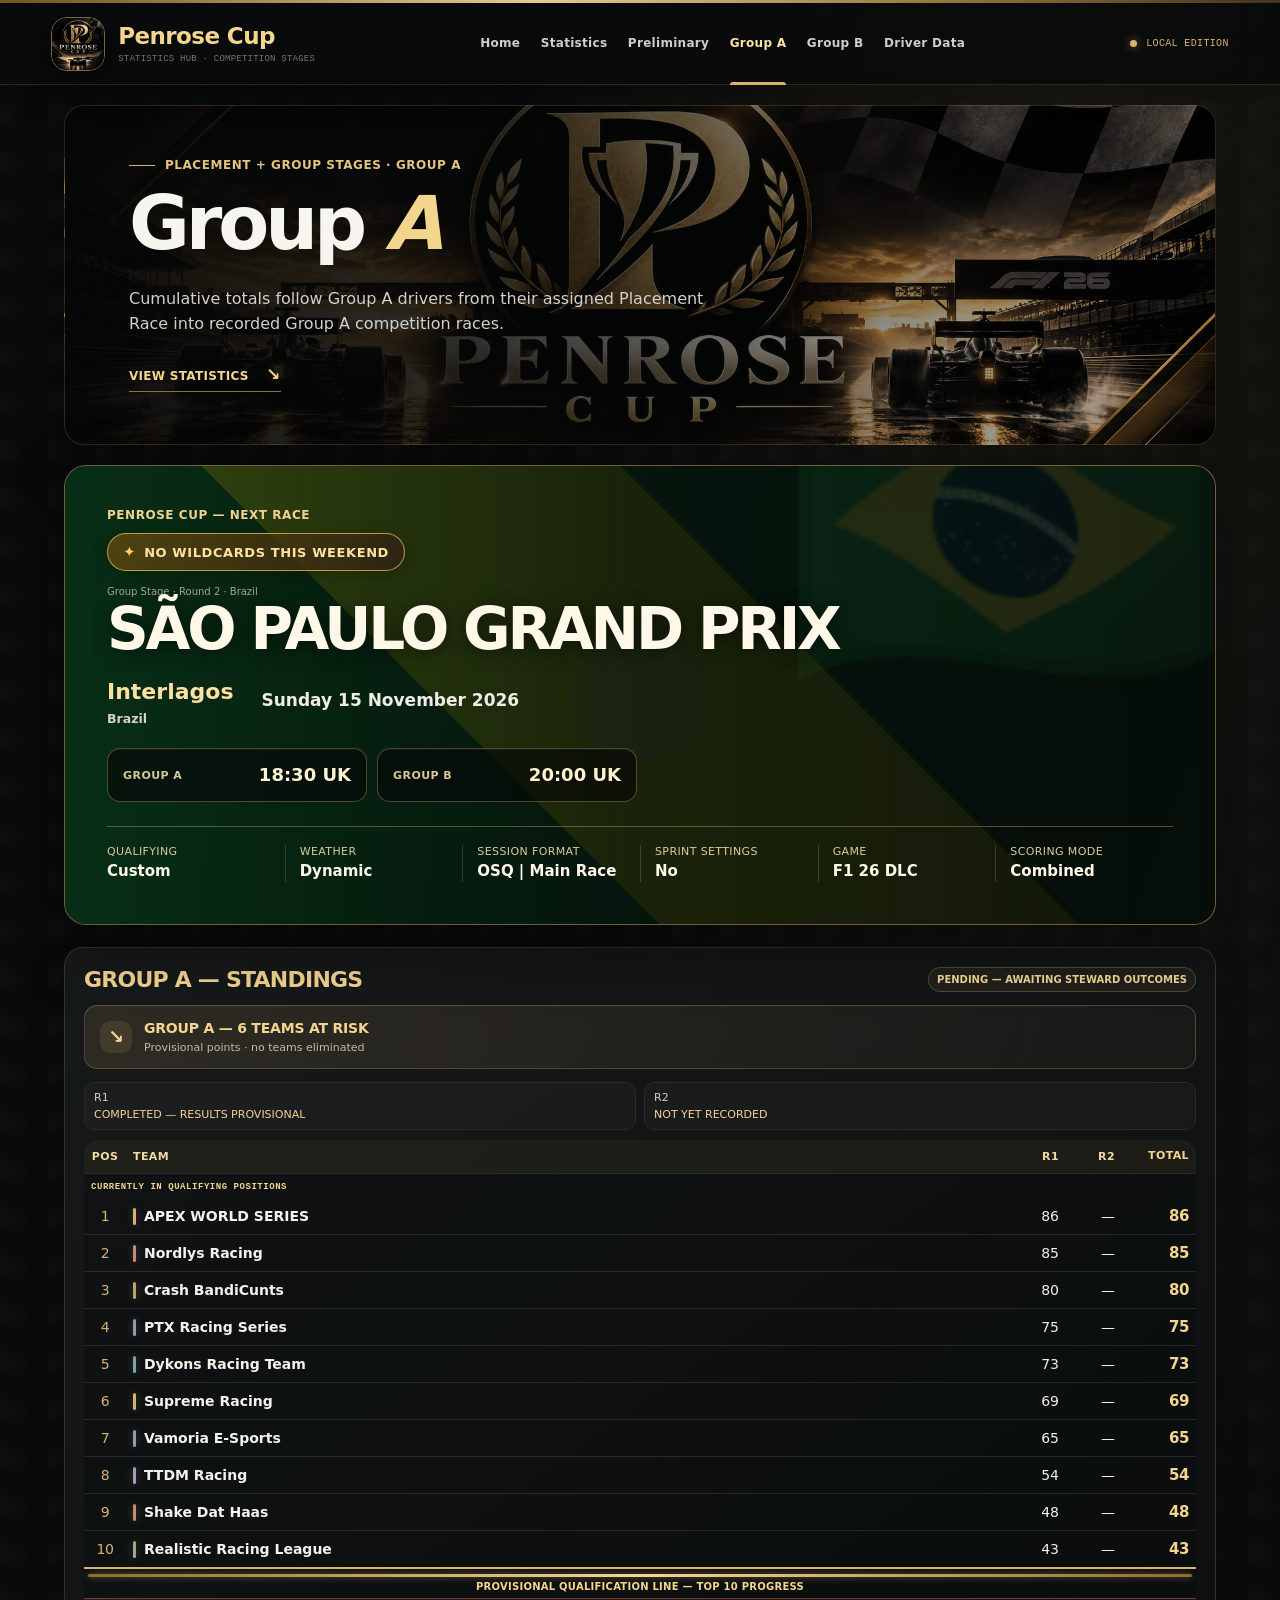
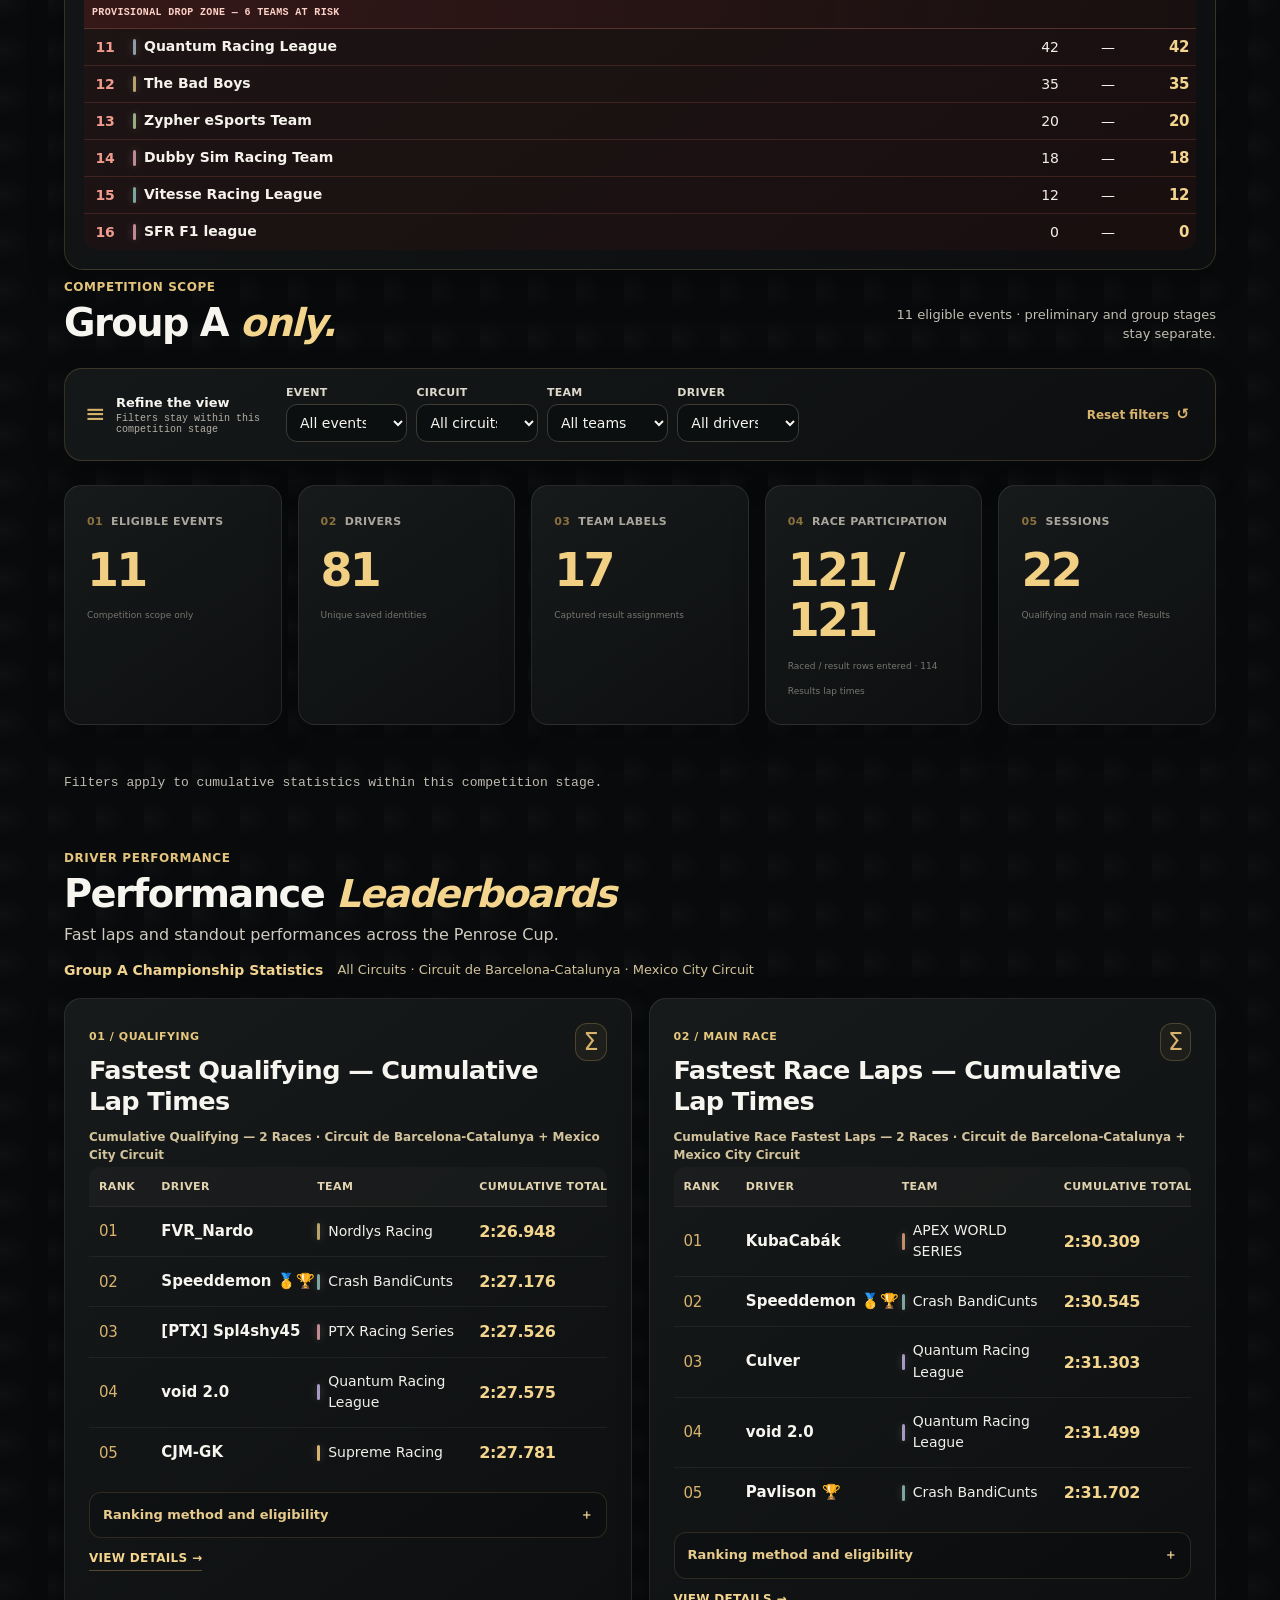
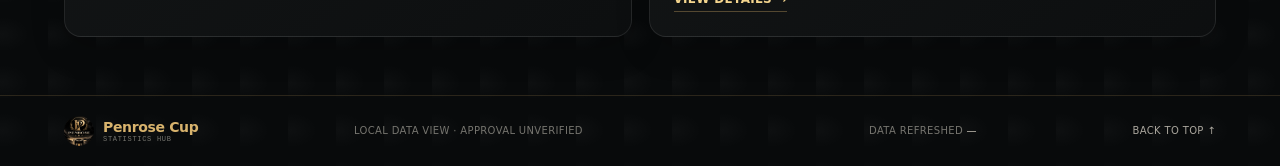
==== public/group-a.html @ 68e67039 "Publish refreshed Race Director standings" ====
<!doctype html>
<html lang="en">
<head>
  <meta charset="utf-8">
  <meta name="viewport" content="width=device-width, initial-scale=1">
  <meta name="theme-color" content="#080909">
  <meta name="description" content="Penrose Cup competition statistics and lap standings.">
  <title>Penrose Cup · Statistics Hub</title>
  <link rel="icon" href="assets/penrose-cup.png" type="image/png">
  <link rel="stylesheet" href="styles.css?v=20261110-standings-tooltips-2">
  <script src="dashboard-core.js?v=20261110-qualifying-data-1" defer></script>
  <script src="app.js?v=20261110-standings-tooltips-2" defer></script>
</head>
<body data-page="competition" data-scope="group-a">
  <div class="topline" aria-hidden="true"></div>
  <header class="site-header">
    <a class="brand" href="index.html" aria-label="Penrose Cup home">
      <img src="assets/penrose-cup.png" alt="Penrose Cup logo">
      <span class="brand-copy"><strong>Penrose Cup</strong><small>STATISTICS HUB · COMPETITION STAGES</small></span>
    </a>
    <nav class="main-nav" aria-label="Competition pages">
      <a href="index.html" data-page-link="home">Home</a>
      <a href="statistics.html" data-scope-link="overall">Statistics</a>
      <a href="preliminary.html" data-scope-link="preliminary">Preliminary</a>
      <a href="group-a.html" data-scope-link="group-a">Group A</a>
      <a href="group-b.html" data-scope-link="group-b">Group B</a>
      <a href="race-details.html" data-page-link="details">Driver Data</a>
    </nav>
    <div class="header-stamp"><span class="live-dot"></span><span>LOCAL EDITION</span></div>
  </header>
  <main id="top" aria-label="Competition statistics"><div id="page-content" aria-live="polite"><p class="empty-state">Loading Penrose Cup statistics…</p></div></main>
  <footer class="site-footer"><div class="footer-brand"><img src="assets/penrose-cup.png" alt=""><span>Penrose Cup <small>Statistics Hub</small></span></div><span>LOCAL DATA VIEW · APPROVAL UNVERIFIED</span><span>Data refreshed <strong id="generated-at">—</strong></span><a href="#top">Back to top ↑</a></footer>
</body>
</html>
---- public/styles.css ----
:root{--bg:#080909;--panel:#101212;--panel-2:#151717;--panel-3:#1c1f1e;--line:#292b28;--line-gold:#5e4a27;--gold:#d3ad68;--gold-bright:#f1d395;--gold-dim:#8b713e;--white:#f5f2ec;--muted:#aaa69d;--subtle:#76756f;--green:#a3c6a8;--red:#e1bb7c;--sans:'Manrope',Arial,sans-serif;--serif:'Playfair Display',Georgia,serif;--mono:'DM Mono',monospace;--radius:4px;}
*{box-sizing:border-box}html{scroll-behavior:smooth;scroll-padding-top:95px}body{margin:0;background:var(--bg);color:var(--white);font-family:var(--sans);font-size:14px;line-height:1.55;background-image:radial-gradient(ellipse at 82% 10%,rgba(159,125,61,.07),transparent 32%),linear-gradient(90deg,rgba(255,255,255,.013) 1px,transparent 1px),linear-gradient(rgba(255,255,255,.013) 1px,transparent 1px);background-size:auto,48px 48px,48px 48px}.topline{height:3px;background:linear-gradient(90deg,#745829,#f2d49a 42%,#9f7e43 73%,#45371f)}a{color:inherit;text-decoration:none}.site-header{height:88px;padding:0 clamp(20px,5vw,76px);display:flex;align-items:center;justify-content:space-between;border-bottom:1px solid rgba(211,173,104,.17);background:rgba(8,9,9,.92);position:sticky;top:0;z-index:10;backdrop-filter:blur(18px)}.brand{display:flex;align-items:center;gap:12px;min-width:260px}.brand img{height:54px;width:54px;object-fit:cover;border-radius:50%;border:1px solid rgba(211,173,104,.5);box-shadow:0 0 18px rgba(211,173,104,.1)}.brand-copy{display:flex;flex-direction:column;line-height:1.16}.brand-copy small{font-family:var(--mono);color:var(--muted);font-size:9px;letter-spacing:.13em;text-transform:uppercase}.brand-copy strong{font-family:var(--serif);font-size:22px;letter-spacing:.02em;color:var(--gold-bright);font-weight:600;margin:0 0 4px}.brand-copy small{font-size:8px;letter-spacing:.12em;color:var(--subtle)}.main-nav{display:flex;gap:34px;align-items:center;height:100%}.main-nav a{height:100%;display:flex;align-items:center;color:var(--muted);font-size:11px;letter-spacing:.09em;text-transform:uppercase;position:relative;transition:color .2s}.main-nav a:hover,.main-nav a.active{color:var(--gold-bright)}.main-nav a.active:after{content:'';position:absolute;bottom:-1px;left:0;right:0;height:2px;background:var(--gold)}.header-stamp{display:flex;align-items:center;gap:9px;font:9px var(--mono);letter-spacing:.14em;color:var(--gold)}.live-dot,.valid-dot{width:7px;height:7px;border-radius:50%;display:inline-block;background:var(--gold);box-shadow:0 0 9px rgba(211,173,104,.62)}main{max-width:1320px;margin:0 auto;padding:0 clamp(20px,5vw,76px)}.hero{min-height:390px;display:flex;align-items:center;position:relative;overflow:hidden;border-bottom:1px solid var(--line);padding:52px clamp(24px,5vw,72px) 56px;background-image:linear-gradient(90deg,rgba(5,6,6,.96) 0%,rgba(5,6,6,.84) 34%,rgba(5,6,6,.48) 68%,rgba(5,6,6,.28) 100%),url("assets/penrose-cup-banner.png");background-size:cover;background-position:center 53%}.hero-copy{position:relative;z-index:2}.eyebrow{font:10px var(--mono);color:var(--gold);text-transform:uppercase;letter-spacing:.19em;margin:0 0 14px;display:flex;align-items:center;gap:10px}.eyebrow-line{width:26px;height:1px;background:var(--gold)}h1,h2,h3,p{margin-top:0}h1{font:clamp(46px,6vw,78px)/.99 var(--serif);font-weight:600;letter-spacing:-.04em;margin:0;color:var(--white)}h1 em,h2 em{color:var(--gold-bright);font-weight:600}.hero-subtitle{max-width:390px;color:#b8b3a8;margin:24px 0 26px;font-size:13px}.hero-link{font:10px var(--mono);text-transform:uppercase;letter-spacing:.15em;color:var(--gold-bright);border-bottom:1px solid var(--gold-dim);padding:0 0 8px}.hero-link span{font-size:17px;padding-left:13px}.section-block{margin:0 0 80px}.section-heading{display:flex;justify-content:space-between;align-items:end;gap:24px;margin-bottom:24px}.section-heading .eyebrow{margin-bottom:7px}h2{font:clamp(28px,3.4vw,40px)/1.12 var(--serif);letter-spacing:-.025em;font-weight:600;margin:0}.section-note{max-width:340px;color:var(--subtle);font-size:10px;text-align:right;margin:0}.filters-panel{border:1px solid var(--line);background:linear-gradient(145deg,rgba(19,21,20,.98),rgba(13,14,14,.98));padding:17px 20px 18px;display:grid;grid-template-columns:180px 1fr auto;align-items:center;gap:21px;margin-bottom:17px}.filters-title{display:flex;gap:10px;align-items:center}.filter-glyph{color:var(--gold);font:25px var(--serif)}.filters-title div{display:grid}.filters-title strong{font-size:11px}.filters-title small{font:9px var(--mono);color:var(--subtle)}.filter-grid{display:grid;grid-template-columns:repeat(5,minmax(105px,1fr));gap:9px}.filter-grid label{display:grid;gap:5px;color:var(--subtle);font:8px var(--mono);letter-spacing:.05em;text-transform:uppercase}.filter-grid select{background:#0d0f0f;color:var(--white);border:1px solid #353632;border-radius:2px;padding:9px 24px 9px 9px;font:10px var(--sans);min-width:0;width:100%;outline:none}.filter-grid select:focus{border-color:var(--gold)}.reset-button{background:transparent;color:var(--gold);border:0;font:9px var(--mono);white-space:nowrap;cursor:pointer}.reset-button span{font-size:15px;padding-left:3px}.stats-grid{display:grid;grid-template-columns:repeat(4,1fr);gap:12px}.stat-card{min-height:143px;border:1px solid var(--line);background:linear-gradient(145deg,#141615,#0e1010);padding:19px 20px;position:relative;overflow:hidden}.stat-index,.stat-label{font:9px var(--mono);letter-spacing:.12em;text-transform:uppercase;color:var(--subtle)}.stat-index{color:var(--gold-dim);margin-right:8px}.stat-label{color:#aaa69c}.stat-card strong{display:block;color:var(--gold-bright);font:43px/1.14 var(--serif);margin:12px 0 6px}.stat-card small{font-size:9px;color:var(--subtle);position:relative;z-index:1}.stat-mark{position:absolute;bottom:-17px;right:10px;color:rgba(211,173,104,.045);font:100px/1 var(--serif);font-style:italic}.leaderboard-section{margin-top:70px}.validity-pill,.coverage-stamp{font:9px var(--mono);text-transform:uppercase;letter-spacing:.11em;color:var(--green);border:1px solid rgba(163,198,168,.25);padding:7px 10px}.valid-dot{background:var(--green);box-shadow:0 0 8px rgba(163,198,168,.4);margin-right:7px}.leaderboard-grid{display:grid;grid-template-columns:1fr 1fr;gap:14px}.leaderboard-card{background:linear-gradient(150deg,#141615,#0d0f0f);border:1px solid var(--line);padding:21px 22px 16px;min-width:0}.card-heading{display:flex;justify-content:space-between;align-items:start}.card-overline{font:8px var(--mono);letter-spacing:.16em;color:var(--gold);text-transform:uppercase}.card-heading h3,.unavailable-card h3,.coverage-subhead h3{font:23px/1.15 var(--serif);font-weight:600;margin:7px 0 0}.card-icon{font:26px var(--serif);color:var(--gold);border:1px solid rgba(211,173,104,.3);width:38px;height:38px;display:grid;place-items:center}.card-description{color:var(--subtle);font-size:10px;margin:10px 0 18px}.table-scroll{overflow-x:auto}table{border-collapse:collapse;width:100%;min-width:510px;text-align:left}th{font:8px var(--mono);color:var(--subtle);letter-spacing:.12em;text-transform:uppercase;padding:10px 7px;border-bottom:1px solid var(--line);white-space:nowrap}td{padding:12px 7px;border-bottom:1px solid rgba(255,255,255,.055);font-size:10px;vertical-align:middle}tbody tr:last-child td{border-bottom:0}td.rank{font:13px var(--serif);color:var(--gold)}td.lap-time{font:13px var(--mono);color:var(--gold-bright);white-space:nowrap}.driver-cell{min-width:130px}.driver-name{display:block;font-size:10px;font-weight:700;color:var(--white);white-space:nowrap}.driver-team{display:block;font-size:8px;color:var(--subtle);white-space:nowrap}.event-cell{min-width:115px;color:#d7d0c2}.event-cell small{display:block;color:var(--subtle);font-size:8px;margin-top:3px}.table-footnote{font:8px var(--mono);color:var(--subtle);margin:13px 0 0}.empty-row{text-align:center;color:var(--subtle);padding:25px}.unavailable-grid{display:grid;grid-template-columns:1fr 1fr;gap:14px;margin-top:14px}.unavailable-card{display:flex;align-items:start;gap:15px;position:relative;border:1px solid var(--line);padding:19px;background:#101212;min-height:143px}.unavailable-symbol{font:30px var(--serif);color:#74633f}.unavailable-card h3{font-size:19px;margin:5px 0 6px}.unavailable-card p{font-size:10px;color:var(--muted);max-width:410px;margin:0}.unavailable-badge{position:absolute;right:14px;top:15px;font:7px var(--mono);letter-spacing:.1em;color:var(--subtle);border:1px solid var(--line);padding:5px 7px}.teams-section{padding-top:5px}.directory-count{font:9px var(--mono);letter-spacing:.1em;color:var(--gold);text-transform:uppercase}.team-grid{display:grid;grid-template-columns:repeat(4,1fr);border-top:1px solid var(--line);border-left:1px solid var(--line)}.team-card{min-height:74px;padding:14px 15px;border-right:1px solid var(--line);border-bottom:1px solid var(--line);background:linear-gradient(145deg,rgba(19,21,20,.84),rgba(12,13,13,.88));display:flex;align-items:center;gap:12px;transition:background .2s}.team-card:hover{background:#1b1d1b}.team-symbol{width:30px;height:30px;display:grid;place-items:center;border:1px solid rgba(211,173,104,.28);color:var(--gold);font:12px var(--serif);flex:0 0 auto}.team-name{font-size:10px;font-weight:700;display:block}.team-meta{font:8px var(--mono);color:var(--subtle);display:block;margin-top:3px}.team-rank{font:8px var(--mono);color:#675632;margin-left:auto}.empty-state{padding:24px;border:1px dashed var(--line);color:var(--subtle);text-align:center;font-size:11px}.coverage-section{border-top:1px solid var(--line);padding-top:42px}.coverage-stamp{color:var(--gold)}.coverage-grid{display:grid;grid-template-columns:1.4fr 1fr 1fr;gap:12px}.coverage-card{border:1px solid var(--line);padding:19px 20px;background:linear-gradient(145deg,#141615,#0e1010);min-height:145px}.coverage-card h3{font:25px/1.2 var(--serif);margin:12px 0 7px;color:var(--white)}.coverage-card p{font-size:9px;color:var(--subtle);margin:0;max-width:350px}.coverage-primary h3{color:var(--gold-bright)}.coverage-rule{margin-top:18px;height:3px;background:#292b28}.coverage-rule span{display:block;width:0;height:100%;background:linear-gradient(90deg,#897042,#ecd093)}.coverage-subhead{display:flex;justify-content:space-between;align-items:end;margin:34px 0 13px}.coverage-subhead h3{font-size:20px}.coverage-subhead p{font-size:9px;color:var(--subtle);margin:0;text-align:right}.coverage-table{min-width:520px}.coverage-table td{font-size:9px}.state-pill{display:inline-block;padding:4px 7px;font:8px var(--mono);letter-spacing:.04em;border:1px solid rgba(163,198,168,.24);color:var(--green);white-space:nowrap}.state-pill.missing{border-color:rgba(225,187,124,.3);color:var(--red)}.updated-line{border-top:1px solid var(--line);padding-top:15px;margin-top:22px;display:flex;gap:25px;flex-wrap:wrap;font:8px var(--mono);color:var(--subtle);text-transform:uppercase;letter-spacing:.06em}.updated-line strong{color:#c8c2b6;font-weight:400;margin-left:5px}.site-footer{border-top:1px solid rgba(211,173,104,.17);padding:20px clamp(20px,5vw,76px);display:flex;align-items:center;gap:25px;color:var(--subtle);font:8px var(--mono);letter-spacing:.1em;text-transform:uppercase}.footer-brand{display:flex;align-items:center;gap:9px;color:var(--gold);font:13px var(--serif);text-transform:none;letter-spacing:.03em}.footer-brand img{width:30px;height:30px;object-fit:cover;border-radius:50%}.footer-brand small{display:block;font:7px var(--mono);color:var(--subtle);text-transform:uppercase;letter-spacing:.1em}.site-footer>span{margin:auto}.site-footer>a{color:var(--muted)}
.state-pill.partial{border-color:rgba(225,187,124,.3);color:var(--red)}.state-pill.complete{border-color:rgba(163,198,168,.38);color:var(--green)}
@media(max-width:1050px){.filters-panel{grid-template-columns:1fr;gap:14px}.filter-grid{grid-template-columns:repeat(3,minmax(120px,1fr))}.reset-button{justify-self:end}.team-grid{grid-template-columns:repeat(3,1fr)}.site-header{padding:0 24px}.main-nav{gap:19px}.brand{min-width:220px}}
@media(max-width:760px){.site-header{height:72px;padding:0 18px}.brand{min-width:0}.brand img{height:42px;width:42px}.brand-copy strong{font-size:18px}.brand-copy small{display:none}.main-nav{display:none}.header-stamp{font-size:7px}.hero{min-height:350px;padding:45px 24px 34px;background-image:linear-gradient(90deg,rgba(5,6,6,.96) 0%,rgba(5,6,6,.88) 58%,rgba(5,6,6,.56) 100%),url("assets/penrose-cup-banner.png");background-position:64% center}.hero-copy{max-width:70%}.hero-subtitle{max-width:310px;font-size:12px}.section-block{margin-bottom:60px}.section-heading{align-items:start;flex-direction:column;gap:12px}.section-note{text-align:left}.filters-panel{padding:15px}.filter-grid{grid-template-columns:repeat(2,minmax(0,1fr))}.filter-grid label:first-child{grid-column:span 2}.stats-grid{grid-template-columns:repeat(2,1fr);gap:8px}.stat-card{padding:15px;min-height:130px}.stat-card strong{font-size:37px}.leaderboard-grid,.unavailable-grid{grid-template-columns:1fr}.leaderboard-card{padding:17px 14px}.team-grid{grid-template-columns:repeat(2,1fr)}.team-card{padding:12px 10px;min-height:67px}.team-symbol{width:27px;height:27px}.team-name{font-size:9px}.coverage-grid{grid-template-columns:1fr}.coverage-card{min-height:122px}.coverage-primary{min-height:145px}.coverage-subhead{align-items:start;flex-direction:column;gap:9px}.coverage-subhead p{text-align:left}.validity-pill,.coverage-stamp{font-size:8px}.site-footer{padding:18px;gap:10px;flex-wrap:wrap}.site-footer>span{margin:0 auto 0 0}.footer-brand{width:100%}}
@media(max-width:430px){main{padding:0 15px}.hero-copy{max-width:86%}.hero{background-position:62% center}.filter-grid{gap:8px}.filter-grid select{font-size:9px}.stat-card small{font-size:8px}.team-grid{grid-template-columns:1fr 1fr}.team-card{gap:8px}.team-name{font-size:8px}.unavailable-badge{font-size:6px;right:9px;top:9px}.unavailable-card{padding:17px 12px}.section-heading h2{font-size:30px}}
@media(prefers-reduced-motion:reduce){html{scroll-behavior:auto}*,*:before,*:after{transition:none!important}}


.table-group-filter{display:flex;align-items:center;gap:9px;margin:0 0 12px;color:var(--subtle);font:8px var(--mono);letter-spacing:.08em;text-transform:uppercase}.table-group-filter select{background:#0d0f0f;color:var(--white);border:1px solid #353632;padding:7px 22px 7px 8px;font:10px var(--sans);min-width:105px}.cumulative-section{margin-top:58px}.cumulative-heading{margin-bottom:22px}.cumulative-card{min-width:0}.cumulative-cohort{margin:14px 0 18px}.cohort-label{font:8px var(--mono);letter-spacing:.08em;text-transform:uppercase;color:var(--gold);margin:0 0 6px}.cumulative-card table{min-width:650px}.cumulative-card td{font-size:9px}.cumulative-card td.lap-time{font-size:12px}.filters-panel .filter-grid{grid-template-columns:repeat(6,minmax(90px,1fr))}
@media(max-width:1000px){.filters-panel{grid-template-columns:150px 1fr auto}.filters-panel .filter-grid{grid-template-columns:repeat(3,minmax(90px,1fr))}}
@media(max-width:760px){.filters-panel{grid-template-columns:minmax(0,1fr);width:100%;min-width:0}.filters-panel .filter-grid{min-width:0;width:100%}.reset-button{justify-self:end}.header-stamp span:last-child{display:none}.header-stamp{gap:0}.filters-panel .filter-grid{grid-template-columns:repeat(2,minmax(0,1fr))}.filters-panel .filter-grid label:first-child{grid-column:span 1}.cumulative-section{margin-top:44px}}

/* Phase 4C: shared stage pages and scoped standings */
.page-hero{min-height:320px}
.page-filters{margin:24px 0}
.stage-filter-grid{grid-template-columns:repeat(4,minmax(0,1fr))}
.stage-summary-grid{margin:24px 0 48px}
.stage-summary-grid{grid-template-columns:repeat(5,minmax(0,1fr))}
@media(max-width:1050px){.stage-summary-grid{grid-template-columns:repeat(3,minmax(0,1fr))}}
@media(max-width:760px){.stage-summary-grid{grid-template-columns:repeat(2,minmax(0,1fr))}}
.stage-summary-grid .stat-card{min-height:124px}
.stage-overview{margin:10px 0 45px}
.leaderboard-card{height:100%}
.leaderboard-card table{min-width:620px}
.cumulative-card table{min-width:760px}
.detail-link{display:inline-block;margin-top:13px;color:var(--gold-bright);font:9px var(--mono);letter-spacing:.08em;text-transform:uppercase;border-bottom:1px solid rgba(211,173,104,.35);padding-bottom:5px}
.detail-link:hover{color:var(--white)}
.cumulative-section-heading{margin:55px 0 22px}
.competition-empty{margin:30px 0 90px;padding:clamp(24px,5vw,54px);background:linear-gradient(145deg,#141615,#0d0f0f);border:1px solid var(--line-gold);text-align:left}
.competition-empty h2{max-width:700px;margin:12px 0;color:var(--gold-bright)}
.competition-empty p{max-width:650px;color:var(--muted);font-size:12px;margin-bottom:21px}
.competition-empty .detail-link{margin-left:18px}
.page-coverage{margin-top:64px}
.page-coverage .coverage-grid{margin-bottom:20px}
.page-coverage .coverage-table{min-width:500px}
.page-coverage .coverage-table td small{display:block;color:var(--subtle);font-size:8px;margin-top:3px}
.page-coverage .coverage-card h3{font-size:21px}
.page-coverage .coverage-primary h3{font-size:25px}
.page-filters .filter-grid label{min-width:0}
.page-filters .filter-grid select{min-width:0}
.site-footer #generated-at{color:#c8c2b6;font-weight:400}
@media(max-width:1000px){.stage-filter-grid{grid-template-columns:repeat(2,minmax(0,1fr))}}
@media(max-width:760px){
  .site-header{height:auto;min-height:72px;flex-wrap:wrap;padding:10px 18px 0;row-gap:4px}
  .brand{min-width:0;flex:1}
  .header-stamp{font-size:0;gap:0}
  .header-stamp span:last-child{display:none}
  .main-nav{display:flex;order:3;width:100%;height:38px;gap:clamp(13px,4vw,23px);overflow-x:auto;scrollbar-width:none}
  .main-nav::-webkit-scrollbar{display:none}
  .main-nav a{height:38px;flex:0 0 auto;font-size:8px;letter-spacing:.06em;white-space:nowrap}
  .stage-filter-grid{grid-template-columns:repeat(2,minmax(0,1fr))}
  .page-hero{min-height:300px}
  .stage-summary-grid{margin:20px 0 35px}
  .competition-empty .detail-link{display:block;margin:18px 0 0}
  .site-footer{align-items:flex-start}
}
@media(max-width:430px){.stage-filter-grid{gap:8px}.competition-empty{padding:22px 17px}}

/* Phase 4D: one fair cumulative leaderboard per lap category and detailed breakdown */
.phase4d-statistics{margin-top:48px}
.main-cumulative-table{min-width:570px}
.main-cumulative-table td.lap-time{font-size:14px}
.main-cumulative-table td.rank{font-size:15px}
.future-stat-card p strong{display:inline-block;color:var(--gold-bright);font:9px var(--mono);letter-spacing:.08em;text-transform:uppercase;margin-bottom:7px}
.future-stat-card{min-height:150px}
.detail-filters .stage-filter-grid{grid-template-columns:repeat(2,minmax(0,1fr))}
.detail-table-card{padding:12px 15px;min-width:0}
.race-breakdown-table{min-width:1160px}
.race-breakdown-table td{font-size:9px;white-space:nowrap}
.race-breakdown-table td.event-cell{white-space:normal;min-width:145px}
.race-breakdown-table td .lap-time{font-size:12px}

.detail-method{max-width:none;text-align:left;margin:0 0 16px}
@media(max-width:760px){
  .phase4d-statistics{margin-top:40px}
  .detail-filters .stage-filter-grid{grid-template-columns:1fr}
  .detail-table-card{padding:10px 8px}
  .competition-empty .detail-link{display:block;margin:18px 0 0}
}
.main-cumulative-table{min-width:0;table-layout:fixed}
.main-cumulative-table th:nth-child(1){width:10%}
.main-cumulative-table th:nth-child(2){width:25%}
.main-cumulative-table th:nth-child(3){width:26%}
.main-cumulative-table th:nth-child(4){width:22%}
.main-cumulative-table th:nth-child(5){width:17%}
.main-cumulative-table:has(th:nth-child(6)) th:nth-child(1){width:8%}
.main-cumulative-table:has(th:nth-child(6)) th:nth-child(2){width:22%}
.main-cumulative-table:has(th:nth-child(6)) th:nth-child(3){width:22%}
.main-cumulative-table:has(th:nth-child(6)) th:nth-child(4){width:14%}
.main-cumulative-table:has(th:nth-child(6)) th:nth-child(5){width:20%}
.main-cumulative-table:has(th:nth-child(6)) th:nth-child(6){width:14%}
.main-cumulative-table td.lap-time,.main-cumulative-table td:last-child{white-space:nowrap}
.leaderboard-card table.main-cumulative-table{min-width:0;width:100%;table-layout:fixed}
.single-stat-panel{grid-template-columns:minmax(0,1fr)}

.race-breakdown-table{min-width:1420px}

/* Group-stage team standings and upcoming event status */
.next-race-card{margin:22px 0 42px;padding:16px 20px;border:1px solid rgba(211,173,104,.28);background:linear-gradient(100deg,rgba(169,132,63,.13),rgba(15,16,16,.86));display:flex;align-items:center;justify-content:space-between;gap:20px}.next-race-card h2{font:25px/1.1 var(--serif);color:var(--gold-bright);margin:4px 0}.next-race-card p{font-size:10px;color:var(--muted);margin:0}.next-race-stamp,.group-stage-status{font:8px var(--mono);letter-spacing:.1em;text-transform:uppercase;color:var(--gold);border:1px solid rgba(211,173,104,.3);padding:7px 9px;white-space:nowrap}.group-stage-section{margin-top:18px}.group-stage-note{max-width:none;text-align:left;margin:0 0 14px}.group-race-statuses{display:flex;flex-wrap:wrap;gap:10px;margin:0 0 14px}.group-race-statuses span{border:1px solid var(--line);padding:8px 10px;font:8px var(--mono);color:var(--muted)}.group-race-statuses strong{color:var(--gold);font-weight:500}.group-standings-card{padding:8px 14px}.group-standings-table{width:100%;min-width:620px}.group-standings-table th,.group-standings-table td{padding:11px 10px}.group-standings-table th:nth-child(3),.group-standings-table th:nth-child(4),.group-standings-table th:nth-child(5),.group-standings-table td:nth-child(n+3){text-align:right;font-variant-numeric:tabular-nums}.group-standings-table th:last-child,.group-standings-table td:last-child{color:var(--gold-bright);font-weight:700}.group-standings-table .driver-cell small{display:block;color:var(--subtle);font:8px var(--mono);margin-top:3px}.group-standings-table tr.eliminated-team td{color:#c69583}.elimination-divider td{padding:8px 10px;border-top:2px solid var(--gold);color:var(--gold-bright);font:8px var(--mono);letter-spacing:.12em;text-align:center!important}.group-stage-alert{padding:10px 12px;border:1px solid rgba(197,133,101,.42);color:#e2b59f;background:rgba(80,36,26,.18);font:9px var(--mono)}
.next-race-card p{display:flex;flex-wrap:wrap;gap:5px 18px}.next-race-card p span{white-space:nowrap}.home-group-standings .group-stage-section{margin-top:30px}
@media(max-width:900px){.site-header{height:auto;min-height:82px;flex-wrap:wrap;padding:10px 20px 0;row-gap:4px}.brand{min-width:0;flex:1}.main-nav{order:3;width:100%;height:38px;gap:clamp(14px,2.7vw,24px);overflow-x:auto;scrollbar-width:none}.main-nav::-webkit-scrollbar{display:none}.main-nav a{height:38px;flex:0 0 auto;font-size:9px;white-space:nowrap}}
.next-race-copy{flex:1;min-width:0}.next-race-primary{display:flex;flex-wrap:wrap;align-items:center;gap:8px 20px;margin-top:10px;color:var(--muted);font-size:11px}.next-race-circuit{color:var(--gold-bright);font-weight:700}.next-race-setup{display:grid;grid-template-columns:repeat(auto-fit,minmax(135px,1fr));gap:10px 16px;margin:18px 0 0;padding-top:14px;border-top:1px solid var(--line)}.next-race-setup>div{min-width:0}.next-race-setup dt{font:8px var(--mono);letter-spacing:.09em;text-transform:uppercase;color:var(--subtle)}.next-race-setup dd{margin:3px 0 0;color:var(--white);font-size:10px;overflow-wrap:anywhere}.next-race-conflict{border-color:rgba(225,187,124,.55);background:linear-gradient(100deg,rgba(112,74,32,.25),rgba(15,16,16,.9))}.next-race-conflict ul{margin:12px 0 0;padding-left:18px;color:var(--muted);font-size:10px}.next-race-conflict li+li{margin-top:5px}.next-race-conflict strong{color:var(--gold-bright)}
@media(max-width:760px){.next-race-card{width:100%}.next-race-primary{gap:7px 14px}.next-race-setup{grid-template-columns:repeat(2,minmax(0,1fr));gap:10px}.next-race-stamp{white-space:normal}}
/* Compact side-by-side Group standings on the competition homepage. */
body[data-page="home"] .next-race-card{margin-bottom:16px}
.home-group-standings-grid{display:grid;grid-template-columns:minmax(0,1fr) minmax(0,1fr);align-items:start;gap:14px;margin:0 0 26px}
.group-stage-section{min-width:0;margin:0;padding:13px;border:1px solid rgba(211,173,104,.22);background:linear-gradient(145deg,rgba(22,23,22,.95),rgba(10,11,11,.98))}
.group-standings-heading{display:flex;justify-content:space-between;align-items:center;gap:8px;margin:0 0 8px}
.group-standings-heading h2{margin:0;color:var(--gold-bright);font:600 15px/1.15 var(--serif);letter-spacing:.035em}
.group-stage-status{flex:0 0 auto;padding:4px 6px;font-size:7px;white-space:normal;text-align:center}
.group-race-statuses{display:flex;gap:6px;margin:0 0 8px}
.group-race-statuses span{min-width:0;flex:1;padding:5px 6px;font-size:7px;line-height:1.25}
.group-race-statuses strong{display:block;margin-top:3px;font-size:7px;line-height:1.2}
.group-stage-alert{margin:0 0 7px;padding:6px 8px;font-size:8px;line-height:1.3}
.group-standings-card{min-width:0;padding:0;border:0;background:transparent;overflow:visible}
.group-standings-table{width:100%;min-width:0;table-layout:fixed;border-collapse:collapse}
.group-standings-table col.position-column{width:34px}
.group-standings-table col.points-column{width:48px}

.group-standings-table col.total-column{width:58px}
.group-standings-table th,.group-standings-table td{padding:5px 5px;font-size:9px;line-height:1.2}
.group-standings-table th{font-size:7px;letter-spacing:.06em}
.group-standings-table td:first-child,.group-standings-table th:first-child{text-align:center}
.group-standings-table th:nth-child(n+3),.group-standings-table td:nth-child(n+3){text-align:right;font-variant-numeric:tabular-nums;white-space:nowrap}
.group-standings-table th:nth-child(5){white-space:normal;line-height:1.15}

.group-standings-table .group-team-name{font-size:10px;line-height:1.2;overflow-wrap:anywhere;white-space:normal}
.group-standings-table th:last-child,.group-standings-table td:last-child{color:var(--gold-bright);font-weight:700}
.group-standings-table tr.standings-zone-heading td{padding:8px 7px 5px;border:0;color:#f1d48e;font:700 9px/1.25 var(--mono);letter-spacing:.06em;text-align:left}
.group-standings-table tr.drop-zone-heading td{padding:8px;background:linear-gradient(90deg,rgba(111,35,33,.4),rgba(75,25,24,.2));border-top:1px solid rgba(225,126,105,.42);border-bottom:1px solid rgba(225,126,105,.3);color:#ffd2c8;font-size:10px;letter-spacing:.035em;text-align:left}
.group-standings-table tr.drop-zone-heading strong{display:block;color:#ffd2c8;font-size:10px;font-weight:900}
.group-standings-table tr.provisional-drop-zone td{background:rgba(130,43,38,.13);border-bottom-color:rgba(208,103,88,.2)}
.group-standings-table tr.provisional-drop-zone td:first-child{color:#f09b8e;font-weight:800}
.group-standings-table tr.drop-zone-divider td{border-top:2px solid var(--gold)!important}
.group-b-standings-card{overflow-x:auto;overscroll-behavior-x:contain}
.group-b-standings-table{min-width:690px}


.group-b-standings-table td.compliance-deduction-points{color:#ef8578;font-weight:800}
.elimination-divider .drop-zone-label{display:block;margin:4px 0 0;color:#e6aaa0;font:700 8px/1.25 var(--mono);letter-spacing:.04em}
.group-standings-table tr.eliminated-team td{color:#c69583}
.elimination-divider td{padding:5px 4px!important;border:0!important;color:var(--gold-bright);font:700 7px/1.2 var(--mono);letter-spacing:.04em;text-align:center!important;white-space:normal!important}
.qualification-rule{display:block;width:100%;height:2px;margin:0 0 4px;background:linear-gradient(90deg,#8f6c32,#f4d792,#8f6c32);box-shadow:0 0 7px rgba(211,173,104,.52)}
.elimination-divider small{display:inline-block;margin-left:3px;color:#d39b87;font:6px var(--mono);letter-spacing:.02em}
@media(max-width:900px){.home-group-standings-grid{grid-template-columns:minmax(0,1fr);gap:11px}.group-stage-section{padding:12px}}
@media(max-width:430px){.group-stage-section{padding:10px}.group-standings-table col.position-column{width:30px}.group-standings-table col.points-column{width:40px}.group-standings-table col.total-column{width:48px}.group-standings-table th,.group-standings-table td{padding:5px 3px}.group-standings-table th:nth-child(5){font-size:6px}.group-standings-table .group-team-name{font-size:9px}}
@media(max-width:760px){.next-race-card{margin:14px 0 34px;padding:14px;align-items:flex-start;flex-direction:column;gap:10px}.group-stage-status{white-space:normal}.group-standings-card{padding:6px 7px}.group-standings-table{min-width:0}}

/* Broadcast scale typography and the Next Race feature panel. */
body{font-size:16px;line-height:1.58;color:#f7f4ee}
main{max-width:1480px}
.site-header{padding-left:clamp(22px,4vw,62px);padding-right:clamp(22px,4vw,62px)}
.main-nav{gap:clamp(15px,1.8vw,26px)}
.main-nav a{font-size:12px;letter-spacing:.055em;color:#cfcbc2}
.header-stamp{font-size:10px}
.section-block{margin-bottom:60px}
.section-heading{margin-bottom:20px}
h2{font-size:clamp(30px,3.1vw,42px)}
.eyebrow,.card-overline{font-size:11px;letter-spacing:.1em;color:#e4c47d}
.section-note{font-size:13px;color:#c3beb3}
.card-description,.table-footnote,.coverage-card p,.unavailable-card p{font-size:12px;color:#c0bbb1}
.filters-title strong{font-size:13px}
.filters-title small,.filter-grid label{font-size:10px;color:#b4afa4}
.filter-grid select{font-size:13px}
.main-nav a:hover,.main-nav a.active{color:#ffe3a4}
.leaderboard-card{padding:24px}
.card-heading h3,.unavailable-card h3{font-size:25px}
th{font-size:10px;color:#d6c99f;letter-spacing:.08em;padding:12px 9px}
td{font-size:13px;padding:12px 9px;color:#f0ede6}
.driver-name{font-size:13px}
.driver-team{font-size:11px}
.team-name{font-size:13px}
.team-meta{font-size:10px}
.directory-count,.coverage-stamp,.validity-pill{font-size:10px}
.stat-index,.stat-label,.unavailable-badge,.state-pill{font-size:10px;letter-spacing:.06em}
.coverage-table td,.race-breakdown-table td{font-size:12px;padding:10px 8px}
.race-breakdown-table th{font-size:10px;padding:12px 8px}
.driver-cell{min-width:150px}

.next-race-hero{position:relative;isolation:isolate;display:block;min-height:0;margin:20px 0 22px;padding:clamp(24px,3.4vw,42px);overflow:hidden;border:1px solid rgba(223,187,112,.52);background:linear-gradient(112deg,#111310,#090b0a 65%,#14100b);box-shadow:0 18px 50px rgba(0,0,0,.32)}
.next-race-hero::before{content:"";position:absolute;z-index:-1;inset:0;opacity:.52;background:linear-gradient(90deg,rgba(6,8,7,.35),rgba(6,8,7,.72) 48%,rgba(6,8,7,.91)),radial-gradient(ellipse at 78% 45%,rgba(211,173,104,.18),transparent 48%)}
.next-race-flag-art{position:absolute;z-index:0;right:-.04em;top:-.34em;color:#fff;font:clamp(210px,28vw,390px)/1 sans-serif;opacity:.12;filter:saturate(.68);pointer-events:none;user-select:none}
.next-race-weekend-notice{display:inline-flex;align-items:center;gap:8px;margin:2px 0 14px;padding:9px 15px;border:1px solid rgba(245,194,83,.72);border-radius:999px;background:linear-gradient(110deg,rgba(132,84,12,.58),rgba(44,35,19,.9));box-shadow:0 5px 18px rgba(0,0,0,.22);color:#ffe2a0;font:900 13px/1.2 var(--sans);letter-spacing:.045em}
.next-race-weekend-notice span{color:#ffcf57;font-size:15px}
.next-race-copy{position:relative;z-index:1;min-width:0}
.race-panel-overline{display:block;margin:0 0 8px;color:#f0d28e;font:700 13px/1.3 var(--mono);letter-spacing:.12em}
.next-race-round{margin:0 0 5px;color:#d2cabb;font:13px/1.4 var(--mono);letter-spacing:.04em}
.next-race-hero h2{margin:0;color:#fff7e8;font:600 clamp(36px,5vw,58px)/1.04 var(--serif);letter-spacing:-.025em;text-shadow:0 2px 18px rgba(0,0,0,.55)}
.next-race-primary{display:flex;flex-wrap:wrap;align-items:center;gap:8px 28px;margin-top:15px;color:#f0ede6;font-size:16px}
.next-race-circuit{color:#ffe0a0;font-size:20px;font-weight:700}
.next-race-date{font-size:16px;font-weight:600}
.next-race-start-times{display:grid;grid-template-columns:repeat(2,minmax(190px,260px));gap:10px;margin-top:22px}
.next-race-start-times>div{display:flex;justify-content:space-between;align-items:center;gap:12px;padding:12px 15px;border:1px solid rgba(231,201,137,.4);background:rgba(7,9,8,.65)}
.next-race-start-times span{color:#d7c796;font:700 11px var(--mono);letter-spacing:.08em}
.next-race-start-times strong{color:#fff2d0;font-size:16px;white-space:normal}
.next-race-start-times .start-time-stack{display:flex;flex-direction:column;align-items:flex-end;min-width:0}
.next-race-start-times .local-start-time{color:#e2d3b4;font:700 .88em/1.35 var(--sans);letter-spacing:0}
.next-race-start-times .local-start-date{margin-top:3px;color:#d1c5aa;font-size:11px;line-height:1.35;text-align:right}
.next-race-setup{grid-template-columns:repeat(6,minmax(0,1fr));gap:0;margin:24px 0 0;padding-top:18px;border-top:1px solid rgba(231,201,137,.34)}
.next-race-setup>div{padding:0 14px;border-left:1px solid rgba(231,201,137,.2)}
.next-race-setup>div:first-child{padding-left:0;border-left:0}
.next-race-setup dt{font-size:10px;color:#ddca98;letter-spacing:.07em}
.next-race-setup dd{font-size:14px;font-weight:600;color:#fff8e9}
.next-race-tba{margin:14px 0 0;color:#d0cbc2;font-size:15px}

.home-group-standings-grid{gap:18px}
.group-stage-section{padding:18px}
.group-standings-heading{margin-bottom:12px}
.group-standings-heading h2{font-size:21px;letter-spacing:.025em}
.group-stage-status{font-size:9px;padding:6px 8px;color:#f3d994}
.group-race-statuses{gap:8px;margin-bottom:10px}
.group-race-statuses span{padding:8px 9px;font-size:9px;color:#d3cec4}
.group-race-statuses strong{font-size:9px;color:#f1d48e}
.group-standings-table th{font-size:10px;padding:10px 7px;background:rgba(211,173,104,.08);color:#eed9a5}
.group-standings-table td{font-size:13px;padding:9px 7px;border-bottom-color:rgba(255,255,255,.11)}
.group-standings-table .group-team-name{font-size:13px;font-weight:600;line-height:1.28;color:#f5f2ec}
.group-standings-table td.lap-time{font-size:14px}
.elimination-divider td{font-size:9px}
.elimination-divider small{font-size:8px}
.group-stage-alert{font-size:11px}

@media(max-width:1100px){.next-race-setup{grid-template-columns:repeat(3,minmax(0,1fr));row-gap:16px}.next-race-setup>div:nth-child(4){padding-left:0;border-left:0}}
@media(max-width:900px){.main-nav{gap:clamp(12px,2.2vw,20px)}.main-nav a{font-size:11px}.home-group-standings-grid{grid-template-columns:minmax(0,1fr)}.group-stage-section{padding:17px}}
@media(max-width:760px){body{font-size:15px}.site-header{padding:10px 16px 0}.next-race-hero{margin:14px 0 17px;padding:22px 18px}.race-panel-overline{font-size:11px}.next-race-hero h2{font-size:clamp(34px,9vw,46px)}.next-race-primary{font-size:14px;gap:8px 15px}.next-race-circuit{font-size:17px}.next-race-date{font-size:14px}.next-race-start-times{grid-template-columns:repeat(2,minmax(0,1fr));gap:8px;margin-top:17px}.next-race-start-times>div{display:block;padding:10px}.next-race-start-times span,.next-race-start-times strong{display:block}.next-race-start-times strong{margin-top:5px;font-size:14px}.next-race-start-times .start-time-stack{align-items:flex-start}.next-race-start-times .local-start-date{text-align:left}.next-race-setup{grid-template-columns:repeat(2,minmax(0,1fr));row-gap:15px;margin-top:19px;padding-top:15px}.next-race-setup>div,.next-race-setup>div:nth-child(4){padding:0 8px;border-left:1px solid rgba(231,201,137,.2)}.next-race-setup>div:nth-child(odd){padding-left:0;border-left:0}.next-race-setup dt{font-size:9px}.next-race-setup dd{font-size:13px}.group-stage-section{padding:14px}.group-standings-heading h2{font-size:19px}.group-standings-table th{font-size:9px}.group-standings-table td{font-size:12px;padding:8px 5px}.group-standings-table .group-team-name{font-size:12px}}
@media(max-width:430px){.next-race-start-times{grid-template-columns:1fr}.next-race-primary{align-items:flex-start;flex-direction:column}.group-stage-status{max-width:48%}.group-standings-table col.position-column{width:30px}.group-standings-table col.points-column{width:40px}.group-standings-table col.total-column{width:48px}.group-standings-table th,.group-standings-table td{padding:7px 3px}}

/* Driver Data: searchable per-race result history with explicit column spacing. */
.driver-data-filters{display:grid;grid-template-columns:minmax(260px,1.35fr) minmax(0,3fr) auto;align-items:end;gap:18px;margin:26px 0 30px;padding:22px;background:linear-gradient(145deg,#151716,#0d0f0f);border:1px solid rgba(211,173,104,.28)}
.driver-search-block>label,.driver-filter-grid>label{display:block;margin-bottom:7px;color:#e4d4ae;font:700 11px/1.3 var(--mono);letter-spacing:.07em;text-transform:uppercase}
.driver-search-row{display:flex;gap:8px}
.driver-search-row input,.driver-filter-grid select{width:100%;min-width:0;min-height:44px;border:1px solid #51452f;border-radius:2px;background:#090b0a;color:#fff8e9;padding:10px 12px;font:14px var(--sans)}
.driver-search-row input::placeholder{color:#928d82}
.driver-search-row input:focus,.driver-filter-grid select:focus{outline:2px solid rgba(226,190,112,.55);outline-offset:1px}
.driver-search-row button,.driver-reset-button{min-height:44px;border:1px solid rgba(211,173,104,.5);background:#201b11;color:#f0d28e;padding:0 14px;font:700 11px var(--mono);letter-spacing:.04em;cursor:pointer}
.driver-filter-grid{display:grid;grid-template-columns:repeat(4,minmax(120px,1fr));gap:10px}
.driver-filter-grid select{font-size:13px}
.driver-reset-button{white-space:nowrap}
.driver-data-section .section-heading{margin:0 0 12px}
.detail-method{max-width:none;margin:0 0 18px;color:#d0cbc0;font-size:13px;line-height:1.55}
.driver-data-card{min-width:0;padding:0;border:1px solid rgba(211,173,104,.26);overflow:hidden}
.driver-data-scroll{width:100%;max-height:none;overflow-x:auto;overflow-y:hidden;overscroll-behavior-x:contain;scrollbar-gutter:stable;scrollbar-width:thin;scrollbar-color:#c79c4f #111413}
.driver-data-table{width:100%;min-width:1840px;border-collapse:separate;border-spacing:0;table-layout:auto}
.driver-data-table th{position:sticky;top:0;z-index:2;background:#171816;color:#f0d99e;font-size:11px;line-height:1.35;padding:14px 12px;white-space:normal;vertical-align:bottom}
.driver-data-table thead th:first-child{left:0;z-index:4}
.driver-data-table td{font-size:13px;line-height:1.45;padding:12px;border-bottom:1px solid rgba(255,255,255,.1);vertical-align:middle}
.driver-data-table tbody tr:nth-child(even){background:rgba(255,255,255,.025)}
.driver-data-table tbody tr:hover{background:rgba(211,173,104,.075)}
.driver-data-table .driver-cell{position:sticky;left:0;z-index:3;min-width:190px;background:#101211}
.driver-data-table tbody tr:nth-child(even) .driver-cell{background:#131514}
.driver-data-table .driver-name{font-size:14px;font-weight:700;overflow-wrap:anywhere}
.driver-data-table .driver-race-cell{min-width:160px;white-space:normal}
.driver-race-cell small{display:block;margin-top:3px;color:#b7b1a5;font-size:11px}
.driver-data-table .numeric-position,.driver-data-table .penalty-value,.driver-data-table td:nth-child(8),.driver-data-table td:nth-child(9),.driver-data-table td:nth-child(10){font-variant-numeric:tabular-nums;white-space:nowrap}
.driver-data-table .positions-gained{font-weight:800;font-size:15px;font-variant-numeric:tabular-nums}
.positions-gained.positive{color:#f0c967}.positions-gained.negative{color:#e3a08d}.positions-gained.neutral{color:#ded8cc}
.driver-data-table .total-penalty{color:#f0d28e;font-weight:700}
.driver-data-table .steward-penalty{color:#f4d58e;font-weight:800}
.driver-data-table th button{display:inline-flex;align-items:center;gap:6px;border:0;background:none;color:inherit;text-align:left;font:inherit;letter-spacing:inherit;text-transform:inherit;padding:0;cursor:pointer}
.driver-data-table th button:hover,.driver-data-table th button.active{color:#fff2c7}
.driver-data-table th button span{color:#d1ad68}
.driver-data-table .empty-row{padding:28px;text-align:center;color:#d3cdc1;white-space:normal}
@media(max-width:1100px){.driver-data-filters{grid-template-columns:1fr;gap:14px}.driver-filter-grid{grid-template-columns:repeat(2,minmax(0,1fr))}.driver-reset-button{justify-self:end}}
@media(max-width:760px){.driver-data-filters{padding:15px;gap:13px}.driver-search-row input{font-size:16px}.driver-filter-grid{gap:9px}.driver-filter-grid>label{font-size:10px}.driver-filter-grid select{min-height:42px;font-size:12px;padding:8px}.driver-data-scroll{max-height:none}.driver-data-table{min-width:1580px}.driver-data-table th{font-size:10px;padding:12px 9px}.driver-data-table td{font-size:12px;padding:11px 9px}.driver-data-table .driver-cell{min-width:170px}.driver-data-table .driver-name{font-size:13px}}

/* All-country flag presentation and consistent team identity accents. */
.next-race-hero.has-country-flag::before{opacity:.9;background:linear-gradient(90deg,rgba(5,7,8,.38),rgba(5,7,8,.68) 49%,rgba(5,7,8,.82)),radial-gradient(ellipse at 78% 45%,rgba(216,179,109,.13),transparent 50%)}
.next-race-hero.flag-mx::before{opacity:1;background-image:linear-gradient(90deg,rgba(5,8,7,.42),rgba(5,8,7,.72) 49%,rgba(5,8,7,.82)),linear-gradient(90deg,rgba(0,104,71,.58) 0 33.33%,rgba(236,236,226,.32) 33.33% 66.66%,rgba(206,17,38,.48) 66.66% 100%);background-size:cover}
.next-race-hero.flag-br::before{opacity:1;background-image:linear-gradient(90deg,rgba(5,8,7,.42),rgba(5,8,7,.72) 49%,rgba(5,8,7,.84)),linear-gradient(45deg,transparent 37%,rgba(255,223,0,.3) 37% 63%,transparent 63%),radial-gradient(circle at 50% 50%,rgba(0,39,118,.28) 0 11%,transparent 11.5%),linear-gradient(90deg,rgba(0,156,59,.42),rgba(0,120,48,.28));background-size:cover}
.next-race-flag-art{right:-.04em;top:-.34em;transform:none;font-size:clamp(210px,28vw,390px);line-height:1;opacity:.12;filter:saturate(.68);text-shadow:none}
.next-race-country{display:block;margin-top:2px;color:#d8d2c4;font-size:.57em;font-weight:650;line-height:1.25}
.team-name-label{display:inline-flex;align-items:center;gap:8px;min-width:0;max-width:100%;vertical-align:middle}
.team-name-accent{display:inline-block;flex:0 0 3px;width:3px;height:1.15em;border-radius:4px;background:#d8b36d;box-shadow:0 0 9px color-mix(in srgb,currentColor 24%,transparent)}
.team-name-text{min-width:0;color:inherit}
.team-accent-0{background:#d8b36d}.team-accent-1{background:#c58d69}.team-accent-2{background:#9aaa83}.team-accent-3{background:#7da6a1}.team-accent-4{background:#a69ac2}.team-accent-5{background:#c18a92}.team-accent-6{background:#b9a26c}.team-accent-7{background:#8f9cab}
.group-standings-table .group-team-name .team-name-label{display:flex;white-space:normal}.group-standings-table .group-team-name .team-name-text{overflow-wrap:anywhere}
.statistics-scope-context{display:flex;flex-wrap:wrap;align-items:center;gap:8px 14px;margin:-8px 0 17px;color:#c9c4b8;font-size:13px}
.statistics-scope-context strong{color:#f1d38f;font-size:14px}.statistics-scope-context span,.leaderboard-circuit-context{color:#d3c39c}
.leaderboard-circuit-context{margin:11px 0 2px;font-size:12px;font-weight:650}
.opening-checker{width:160px;height:16px;margin-top:27px;border-radius:3px;opacity:.68;background:repeating-conic-gradient(#d2b36e 0 25%,rgba(10,11,11,.72) 0 50%) 0 0/16px 16px;mask-image:none}
.home-opening::after{width:240px;height:180px;opacity:.095;background-size:30px 30px;mask-image:linear-gradient(135deg,transparent 0%,#000 62%)}
.driver-data-scroll::-webkit-scrollbar{height:12px;background:#111413}
.driver-data-scroll::-webkit-scrollbar-track{border:1px solid rgba(216,179,109,.16);border-radius:999px;background:#111413}
.driver-data-scroll::-webkit-scrollbar-thumb{border:2px solid #111413;border-radius:999px;background:linear-gradient(90deg,#9a783d,#e2c27b,#b18c4b)}
.driver-data-scroll::-webkit-scrollbar-thumb:hover{background:linear-gradient(90deg,#bd9857,#f1d58f,#c59c50);box-shadow:0 0 8px rgba(226,194,123,.35)}
@media(max-width:760px){.next-race-flag-art{right:-.04em;top:-.2em;font-size:clamp(180px,48vw,300px);opacity:.095}.opening-checker{width:112px;height:16px;margin-top:19px;background-size:16px 16px}.home-opening::after{width:150px;height:120px;background-size:30px 30px;opacity:.07}.driver-data-table{min-width:1720px}.driver-data-scroll{scrollbar-width:thin}}

/* Modern motorsport dashboard finish: contemporary type, softer surfaces and compact labels. */
:root{--sans:Inter,ui-sans-serif,system-ui,-apple-system,BlinkMacSystemFont,"Segoe UI",sans-serif;--serif:Inter,ui-sans-serif,system-ui,-apple-system,BlinkMacSystemFont,"Segoe UI",sans-serif;--mono:ui-monospace,SFMono-Regular,Menlo,Monaco,Consolas,monospace;--radius:15px;--gold:#d8b36d;--gold-bright:#f4d58e;--white:#f7f5ef}
body{font-family:var(--sans);font-size:16px;line-height:1.55;letter-spacing:0;background-color:#080a0b;background-image:radial-gradient(ellipse at 82% 0%,rgba(205,161,79,.095),transparent 38%),radial-gradient(ellipse at 5% 38%,rgba(255,255,255,.025),transparent 42%);color:#f7f5ef}
h1,h2,h3,.brand-copy strong,.coverage-card h3,.card-icon,.team-symbol,.footer-brand,td.rank,td.lap-time{font-family:var(--sans);letter-spacing:-.025em}
h1{font-size:clamp(44px,5.8vw,76px);font-weight:800;line-height:1.02;letter-spacing:-.055em}
h2{font-size:clamp(28px,3vw,40px);font-weight:750;letter-spacing:-.04em}
h3{font-weight:700;letter-spacing:-.025em}
.site-header{height:82px;background:rgba(9,11,12,.9);border-bottom-color:rgba(216,179,109,.18);box-shadow:0 8px 30px rgba(0,0,0,.19)}
.brand{gap:13px}.brand img{border-radius:16px;border-color:rgba(216,179,109,.55);box-shadow:0 5px 20px rgba(0,0,0,.3)}.brand-copy strong{font-size:23px;font-weight:800}.brand-copy small{font-size:9px;letter-spacing:.025em}
.main-nav{gap:clamp(14px,1.6vw,23px)}.main-nav a{font-size:12px;font-weight:650;letter-spacing:.025em;text-transform:none;color:#d0cec8}.main-nav a.active:after{height:3px;border-radius:3px 3px 0 0}
.header-stamp{font-size:10px;letter-spacing:.035em}
main{max-width:1500px}
.hero{border:1px solid rgba(216,179,109,.19);border-radius:0 0 24px 24px;background-position:center 53%}
.page-hero{border-radius:20px;margin-top:20px;min-height:310px;box-shadow:0 20px 60px rgba(0,0,0,.28)}
.eyebrow,.card-overline,.stat-index,.stat-label,.coverage-stamp,.validity-pill,.updated-line,.site-footer{letter-spacing:.045em}
.eyebrow{font-family:var(--sans);font-weight:700;font-size:12px}.hero-subtitle{font-size:16px;line-height:1.6;color:#d3d0c8;max-width:600px}
.section-block{margin-bottom:58px}.section-heading{margin-bottom:21px}.section-note{font-size:13px;line-height:1.5}
.filters-panel,.driver-data-filters{border-radius:18px;border-color:rgba(216,179,109,.2);background:linear-gradient(145deg,rgba(22,25,26,.96),rgba(13,15,16,.97));box-shadow:0 12px 34px rgba(0,0,0,.2)}
.filter-grid label,.driver-search-block>label,.driver-filter-grid>label{font-family:var(--sans);font-weight:700;font-size:11px;letter-spacing:.025em;color:#dfd9cb}
.filter-grid select,.driver-search-row input,.driver-filter-grid select{border-radius:11px;border-color:#3d3b34;background:#0c0f10;font-size:14px}
.reset-button,.driver-search-row button,.driver-reset-button{border-radius:10px;font-family:var(--sans);font-size:12px;font-weight:700;letter-spacing:0;transition:transform .16s ease,background .16s ease,border-color .16s ease}
.reset-button:hover,.driver-search-row button:hover,.driver-reset-button:hover{transform:translateY(-1px);border-color:#e0bd77;background:#282114}
.stats-grid{gap:16px}.stat-card,.leaderboard-card,.unavailable-card,.coverage-card,.team-card,.empty-state,.competition-empty{border-radius:17px;border-color:rgba(255,255,255,.09);background:linear-gradient(145deg,rgba(24,27,28,.96),rgba(13,15,16,.98));box-shadow:0 12px 34px rgba(0,0,0,.2)}
.stat-card{padding:22px;min-height:155px}.stat-card strong{font:800 46px/1.1 var(--sans);letter-spacing:-.06em;color:#f1cf83}.stat-label,.stat-index{font-family:var(--sans);font-size:11px;font-weight:700;letter-spacing:.035em}
.leaderboard-grid,.unavailable-grid{gap:17px}.leaderboard-card{padding:24px}.card-heading h3,.unavailable-card h3,.coverage-subhead h3{font-size:24px;font-weight:750}.card-overline{font-family:var(--sans);font-size:11px;font-weight:700;letter-spacing:.05em;color:#e5c77e}.card-icon{border-radius:12px;border-color:rgba(216,179,109,.25);background:rgba(216,179,109,.06);font-size:24px}
table{border-radius:12px;overflow:hidden}th{font-family:var(--sans);font-size:11px;font-weight:750;letter-spacing:.035em;color:#e1d3b0;padding:13px 10px;background:rgba(255,255,255,.025)}td{font-size:14px;padding:13px 10px;color:#f1efe9}.driver-name,.team-name{font-size:14px;font-weight:700}.driver-team,.team-meta{font-size:12px}.event-cell small,.team-rank{font-family:var(--sans);font-size:11px}
.team-grid{gap:10px;border:0}.team-card{min-height:78px;border:1px solid rgba(255,255,255,.08);padding:15px 17px}.team-card:hover{background:#202323;border-color:rgba(216,179,109,.3);transform:translateY(-1px)}.team-symbol{border-radius:10px;border-color:rgba(216,179,109,.28);background:rgba(216,179,109,.05);font-size:15px}
.coverage-section{border-color:rgba(255,255,255,.1)}.coverage-card{min-height:155px;padding:22px}.coverage-card h3{font-size:25px;font-weight:750}.coverage-card p,.card-description,.table-footnote{font-size:13px;line-height:1.55}.coverage-table,.coverage-table td{font-size:13px}.state-pill{border-radius:999px;font-family:var(--sans);font-size:10px;letter-spacing:0;padding:5px 10px}
.next-race-hero{border-radius:22px;border-color:rgba(231,194,117,.45);box-shadow:0 24px 62px rgba(0,0,0,.4)}.next-race-hero::before{border-radius:inherit}.next-race-hero h2{font-family:var(--sans);font-weight:850;letter-spacing:-.055em}.race-panel-overline{font-family:var(--sans);font-size:12px;letter-spacing:.045em;font-weight:800}.next-race-round{font-family:var(--sans);font-size:14px;letter-spacing:0;color:#e0d9ca}.next-race-primary{font-size:17px}.next-race-circuit{font-size:22px}.next-race-date{font-size:17px}.next-race-start-times>div{border-radius:13px;border-color:rgba(231,201,137,.3);box-shadow:inset 0 1px rgba(255,255,255,.04)}.next-race-start-times span{font-family:var(--sans);font-size:11px;letter-spacing:.04em}.next-race-start-times strong{font-size:18px;font-weight:800}.next-race-setup dt{font-family:var(--sans);font-size:11px;letter-spacing:.035em}.next-race-setup dd{font-size:15px;line-height:1.4}
.home-group-standings-grid{gap:20px}.group-stage-section{border-radius:19px;border-color:rgba(216,179,109,.2);background:linear-gradient(145deg,rgba(23,26,27,.98),rgba(12,14,15,.98));box-shadow:0 15px 36px rgba(0,0,0,.23);padding:19px}.group-standings-heading h2{font-family:var(--sans);font-size:22px;font-weight:800;letter-spacing:-.035em}.group-stage-status{border-radius:999px;font-family:var(--sans);font-weight:700;font-size:10px;letter-spacing:0;background:rgba(216,179,109,.07)}.group-race-statuses span{border-radius:10px;background:rgba(255,255,255,.025);font-family:var(--sans);font-size:11px;letter-spacing:0}.group-race-statuses strong{font-size:11px}.group-standings-card{border-radius:13px;overflow:hidden;background:rgba(5,7,8,.3)}.group-standings-table th{font-family:var(--sans);font-size:11px;letter-spacing:.035em}.group-standings-table td{font-size:14px}.group-standings-table .group-team-name{font-size:14px;font-weight:700}.group-standings-table td.lap-time{font-family:var(--sans);font-size:15px;font-weight:800}.elimination-divider td{font-family:var(--sans);font-size:10px;letter-spacing:.025em}.qualification-rule{height:3px;border-radius:999px}.group-stage-alert{border-radius:12px;font-family:var(--sans);font-size:12px}
.elimination-notice{display:grid;grid-template-columns:34px minmax(0,1fr);align-items:center;gap:2px 10px;margin:0 0 13px;padding:12px 15px;border:1px solid rgba(216,179,109,.25);border-radius:13px;background:linear-gradient(100deg,rgba(216,179,109,.12),rgba(216,179,109,.035));box-shadow:inset 0 1px rgba(255,255,255,.04)}
.elimination-notice-icon{grid-row:span 2;display:grid;place-items:center;width:32px;height:32px;border-radius:10px;color:#f3d58e;background:rgba(216,179,109,.13);font-size:19px;font-weight:800}
.elimination-notice strong{color:#f4d58e;font-size:14px;font-weight:850;letter-spacing:-.015em}
.elimination-notice small{color:#c2bba9;font-size:11px;line-height:1.35}
.driver-data-table th,.driver-data-table td{font-family:var(--sans)}.driver-data-table th{font-size:12px;letter-spacing:0}.driver-data-table td{font-size:14px}.driver-data-table .driver-name{font-size:14px}.driver-data-table th button{font-family:var(--sans);letter-spacing:0}
.detail-link,.hero-link{font-family:var(--sans);font-size:12px;font-weight:750;letter-spacing:.025em}
.site-footer{font-family:var(--sans);font-size:10px;letter-spacing:.035em}.footer-brand{font-size:14px;font-weight:800}
@media(max-width:900px){.home-group-standings-grid{grid-template-columns:minmax(0,1fr)}.group-stage-section{padding:17px}}
@media(max-width:760px){.site-header{min-height:76px;border-radius:0}.main-nav a{font-size:12px;letter-spacing:0}.page-hero{margin-top:12px;min-height:280px;border-radius:16px}.hero{border-radius:0 0 18px 18px}.hero-subtitle{font-size:15px}.group-standings-heading h2{font-size:20px}.group-standings-table td{font-size:13px}.group-standings-table .group-team-name{font-size:13px}.elimination-notice{padding:10px 12px}.elimination-notice strong{font-size:13px}.next-race-hero{border-radius:17px}}

/* Cinematic Penrose Cup opening and configurable prize feature. */
.home-opening{position:relative;isolation:isolate;overflow:hidden;width:100vw;margin-left:calc(50% - 50vw);min-height:480px;padding:0 clamp(24px,6vw,100px);display:flex;flex-direction:column;justify-content:space-between;border-bottom:1px solid rgba(216,179,109,.3);background:radial-gradient(ellipse at 15% 30%,rgba(206,164,83,.15),transparent 38%),linear-gradient(110deg,#080a0b 0%,#0c0d0c 53%,#080a0b 100%)}
.home-opening-art{position:absolute;z-index:-2;inset:0 0 0 auto;width:min(76%,1180px);background-image:url("assets/penrose-cup-banner.png");background-size:cover;background-position:center 53%;opacity:.84;mask-image:linear-gradient(90deg,transparent 0%,rgba(0,0,0,.35) 13%,#000 46%);pointer-events:none}
.home-opening::before{content:"";position:absolute;z-index:-1;inset:0;background:linear-gradient(90deg,rgba(5,7,8,.97) 0%,rgba(5,7,8,.85) 30%,rgba(5,7,8,.16) 73%,rgba(5,7,8,.28) 100%),linear-gradient(0deg,rgba(5,7,8,.72),transparent 34%);pointer-events:none}
.home-opening::after{content:"";position:absolute;z-index:-1;top:0;right:0;width:30%;height:42%;opacity:.13;background:conic-gradient(#e2c783 25%,transparent 0 50%,#e2c783 0 75%,transparent 0);background-size:30px 30px;mask-image:linear-gradient(135deg,transparent 0%,#000 100%);pointer-events:none}
.home-opening-content{width:min(100%,1320px);min-height:410px;margin:auto;display:grid;grid-template-columns:minmax(0,1fr) minmax(220px,310px);align-items:center;gap:32px;padding:55px 0 30px}
.home-opening-copy{max-width:720px}.opening-kicker{display:inline-flex;align-items:center;gap:10px;color:#f2d58f;font-size:12px;font-weight:800;letter-spacing:.1em;text-transform:uppercase}.opening-kicker-mark{width:24px;height:3px;border-radius:3px;background:linear-gradient(90deg,#92703c,#f2d58f);box-shadow:0 0 15px rgba(242,213,143,.45)}
.home-opening-copy h1{margin:20px 0 13px;color:#fff9eb;font-size:clamp(60px,9vw,112px);font-weight:900;line-height:.82;letter-spacing:-.075em;text-shadow:0 7px 32px rgba(0,0,0,.5)}.home-opening-copy h1 span{color:#e8c77e}.home-opening-copy p{margin:0;color:#e0d9cb;font-size:clamp(15px,1.6vw,20px);font-weight:550;letter-spacing:-.015em}
.opening-checker{width:112px;height:9px;margin-top:27px;border-radius:2px;opacity:.8;background:repeating-conic-gradient(#d2b36e 0 25%,rgba(10,11,11,.55) 0 50%) 0 0/14px 14px;mask-image:linear-gradient(90deg,#000,transparent)}
.prize-pool-feature{align-self:center;display:grid;gap:7px;padding:23px 25px 21px;border:1px solid rgba(239,204,126,.56);border-radius:19px;background:linear-gradient(145deg,rgba(13,15,15,.91),rgba(20,17,11,.8));box-shadow:0 20px 55px rgba(0,0,0,.4),inset 0 1px rgba(255,255,255,.06);backdrop-filter:blur(9px)}
.prize-feature-label{color:#e9d5a5;font-size:11px;font-weight:800;letter-spacing:.08em;text-transform:uppercase}.prize-pool-feature strong{color:#ffe2a0;font-size:clamp(44px,5vw,62px);font-weight:900;line-height:1;letter-spacing:-.075em;text-shadow:0 0 28px rgba(225,183,92,.2)}.prize-pool-feature a{width:max-content;max-width:100%;margin-top:7px;padding:9px 12px;border:1px solid rgba(226,193,121,.35);border-radius:10px;color:#fff0cd;font-size:12px;font-weight:750;background:rgba(216,179,109,.08);transition:background .16s ease,border-color .16s ease}.prize-pool-feature a:hover{background:rgba(216,179,109,.17);border-color:#e8c77e}.prize-pool-feature a span{padding-left:5px;color:#f2d58f}
.opening-bottomline{width:min(100%,1320px);margin:0 auto;padding:14px 0 18px;border-top:1px solid rgba(227,194,120,.2);display:flex;justify-content:space-between;gap:15px;color:#bdb6a7;font-size:10px;font-weight:750;letter-spacing:.065em}
.home-opening+.next-race-hero{margin-top:20px}.prize-breakdown-section{margin:32px 0 55px;padding:clamp(18px,3vw,32px);border:1px solid rgba(216,179,109,.2);border-radius:22px;background:linear-gradient(145deg,rgba(22,25,26,.96),rgba(11,13,14,.98));box-shadow:0 17px 44px rgba(0,0,0,.25);scroll-margin-top:105px}
.prize-breakdown-heading{display:flex;align-items:end;justify-content:space-between;gap:20px;margin-bottom:20px}.prize-breakdown-heading h2{margin:5px 0 0;color:#f7f5ef;font-size:clamp(27px,3vw,38px)}.prize-breakdown-heading h2 em{color:#e8c77e;font-style:normal}.prize-breakdown-total{flex:none;padding:9px 13px;border:1px solid rgba(226,193,121,.3);border-radius:999px;background:rgba(216,179,109,.07);color:#f4d58e;font-size:14px;font-weight:800}.prize-breakdown-figure{max-width:1000px;margin:0 auto}.prize-breakdown-image-link{position:relative;display:block;max-width:1000px;margin:auto;overflow:hidden;border:1px solid rgba(226,193,121,.2);border-radius:16px;background:#090b0b}.prize-breakdown-image{display:block;width:100%;height:auto;max-height:80vh;object-fit:contain}.prize-breakdown-image-link>span{position:absolute;right:13px;bottom:13px;padding:8px 11px;border:1px solid rgba(255,255,255,.18);border-radius:9px;background:rgba(5,7,8,.85);color:#fff3d6;font-size:12px;font-weight:750}.prize-breakdown-figure figcaption{margin-top:10px;color:#bdb6a7;font-size:12px;line-height:1.5}.prize-breakdown-pending{display:flex;align-items:center;gap:14px;max-width:860px;margin:auto;padding:22px;border:1px dashed rgba(226,193,121,.27);border-radius:15px;background:rgba(0,0,0,.15)}.prize-pending-icon{display:grid;place-items:center;flex:none;width:44px;height:44px;border-radius:14px;background:rgba(216,179,109,.1);color:#f4d58e;font-size:23px;font-weight:850}.prize-breakdown-pending strong{color:#f1d89f;font-size:15px}.prize-breakdown-pending p{margin:4px 0 0;color:#c7c1b5;font-size:13px;line-height:1.5}
@media(max-width:850px){.home-opening{min-height:430px}.home-opening-content{min-height:365px;grid-template-columns:minmax(0,1fr) 235px;gap:18px}.home-opening-art{width:88%;background-position:56% center}.prize-pool-feature{padding:19px}.home-opening-copy h1{font-size:clamp(57px,10vw,88px)}}
@media(max-width:620px){.home-opening{min-height:0;padding:0 19px}.home-opening-content{min-height:0;grid-template-columns:minmax(0,1fr);gap:22px;padding:52px 0 24px}.home-opening-art{inset:0 0 0 auto;width:100%;opacity:.58;background-position:56% center;mask-image:linear-gradient(90deg,rgba(0,0,0,.58),#000 65%)}.home-opening::before{background:linear-gradient(90deg,rgba(5,7,8,.92),rgba(5,7,8,.47)),linear-gradient(0deg,rgba(5,7,8,.86),transparent 48%)}.home-opening-copy h1{margin-top:18px;font-size:clamp(56px,15vw,84px)}.home-opening-copy p{max-width:330px;font-size:15px}.prize-pool-feature{width:min(100%,330px);padding:16px 18px;gap:5px}.prize-pool-feature strong{font-size:48px}.prize-pool-feature a{padding:8px 10px}.opening-checker{margin-top:19px}.opening-bottomline{font-size:9px;line-height:1.4}.opening-bottomline span:last-child{text-align:right}.prize-breakdown-section{margin:23px 0 38px;padding:17px;border-radius:17px}.prize-breakdown-heading{align-items:flex-start;flex-direction:column;gap:12px}.prize-breakdown-total{padding:7px 11px}.prize-breakdown-pending{align-items:flex-start;padding:16px}.prize-breakdown-pending p{font-size:12px}}

/* Compact public leaderboard cards; reveal methodology only on request. */
.performance-subtitle{margin:8px 0 0;color:#d0cbc0;font-size:16px;line-height:1.5}
.cumulative-card .card-heading h3{max-width:650px;font-size:clamp(20px,2vw,26px);line-height:1.2}
.main-cumulative-table .driver-name{font-size:15px;font-weight:750}.main-cumulative-table tbody td{font-size:14px}.main-cumulative-table tbody td.lap-time{font-size:16px;font-weight:800}
.ranking-info,.coverage-disclosure{border:1px solid rgba(216,179,109,.16);border-radius:12px;background:rgba(0,0,0,.13)}
.ranking-info{margin-top:15px;padding:0 13px}.ranking-info summary,.coverage-disclosure>summary{cursor:pointer;list-style:none;color:#e7cb8d;font-size:13px;font-weight:750}.ranking-info summary::-webkit-details-marker,.coverage-disclosure>summary::-webkit-details-marker{display:none}.ranking-info summary:after{content:"＋";float:right;color:#e7cb8d}.ranking-info[open] summary:after{content:"−"}.ranking-info summary{padding:12px 0}.ranking-info p{margin:0;padding:0 0 13px;color:#c8c2b7;font-size:13px;line-height:1.6}.detail-method-disclosure{margin:0 0 14px}.detail-method-disclosure .detail-method{max-width:none;text-align:left}
.coverage-disclosure{padding:0 17px}.coverage-disclosure>summary{display:flex;align-items:center;justify-content:space-between;gap:14px;padding:15px 0}.coverage-disclosure>summary small{color:#bdb6a7;font-size:12px;font-weight:600}.coverage-disclosure[open]>summary{border-bottom:1px solid rgba(216,179,109,.16)}.coverage-disclosure-content{padding:20px 0 8px}.coverage-disclosure-content .section-heading{margin-bottom:17px}.coverage-disclosure-content .coverage-grid{margin-bottom:16px}
@media(max-width:620px){.performance-subtitle{font-size:14px}.cumulative-card .card-heading h3{font-size:20px}.main-cumulative-table .driver-name{font-size:14px}.main-cumulative-table tbody td{padding:10px 6px;font-size:12px}.main-cumulative-table tbody td.lap-time{font-size:14px}.ranking-info{padding:0 10px}.ranking-info summary,.coverage-disclosure>summary{font-size:12px}.ranking-info p{font-size:12px}.coverage-disclosure>summary small{font-size:10px}.coverage-disclosure{padding:0 12px}}
/* The extra Group B deduction field scrolls inside its own card without widening the page. */
.group-b-standings-card{overflow-x:auto;overflow-y:visible;overscroll-behavior-x:contain}.group-b-standings-table{min-width:0!important}
/* Compact championship columns with the team name taking the remaining width. */
.group-standings-table col.position-column{width:42px}.group-standings-table col.points-column{width:56px}.group-standings-table col.total-column{width:74px}
.group-standings-table th .standings-tooltip-trigger{position:relative;display:inline-flex;align-items:center;justify-content:flex-end;max-width:100%;padding:0;border:0;background:transparent;color:inherit;font:inherit;font-weight:inherit;letter-spacing:inherit;line-height:inherit;white-space:nowrap;cursor:help;text-align:inherit}
.group-standings-table th:first-child .standings-tooltip-trigger{justify-content:center}.group-standings-table th:nth-child(2) .standings-tooltip-trigger{justify-content:flex-start}
.group-standings-table th .standings-tooltip-trigger:focus-visible{outline:2px solid var(--gold-bright);outline-offset:3px;border-radius:3px}
.standings-tooltip-popover{position:fixed;z-index:9999;max-width:min(280px,calc(100vw - 16px));padding:9px 12px;border:1px solid rgba(231,201,137,.72);border-radius:9px;background:linear-gradient(145deg,#191816,#080909);box-shadow:0 10px 28px rgba(0,0,0,.6);color:#fff0c5;font:600 12px/1.35 var(--sans);text-align:left;white-space:normal;pointer-events:none}.standings-tooltip-popover[hidden]{display:none}
@media(max-width:620px){.group-standings-table col.position-column{width:28px}.group-standings-table col.points-column{width:34px}.group-standings-table col.total-column{width:44px}.group-standings-table th,.group-standings-table td{padding:6px 3px}.group-standings-table th{font-size:8px;letter-spacing:0}.group-standings-table td{font-size:11px}.group-standings-table .group-team-name{font-size:11px}.group-standings-table th .standings-tooltip-trigger{font-size:8px}}
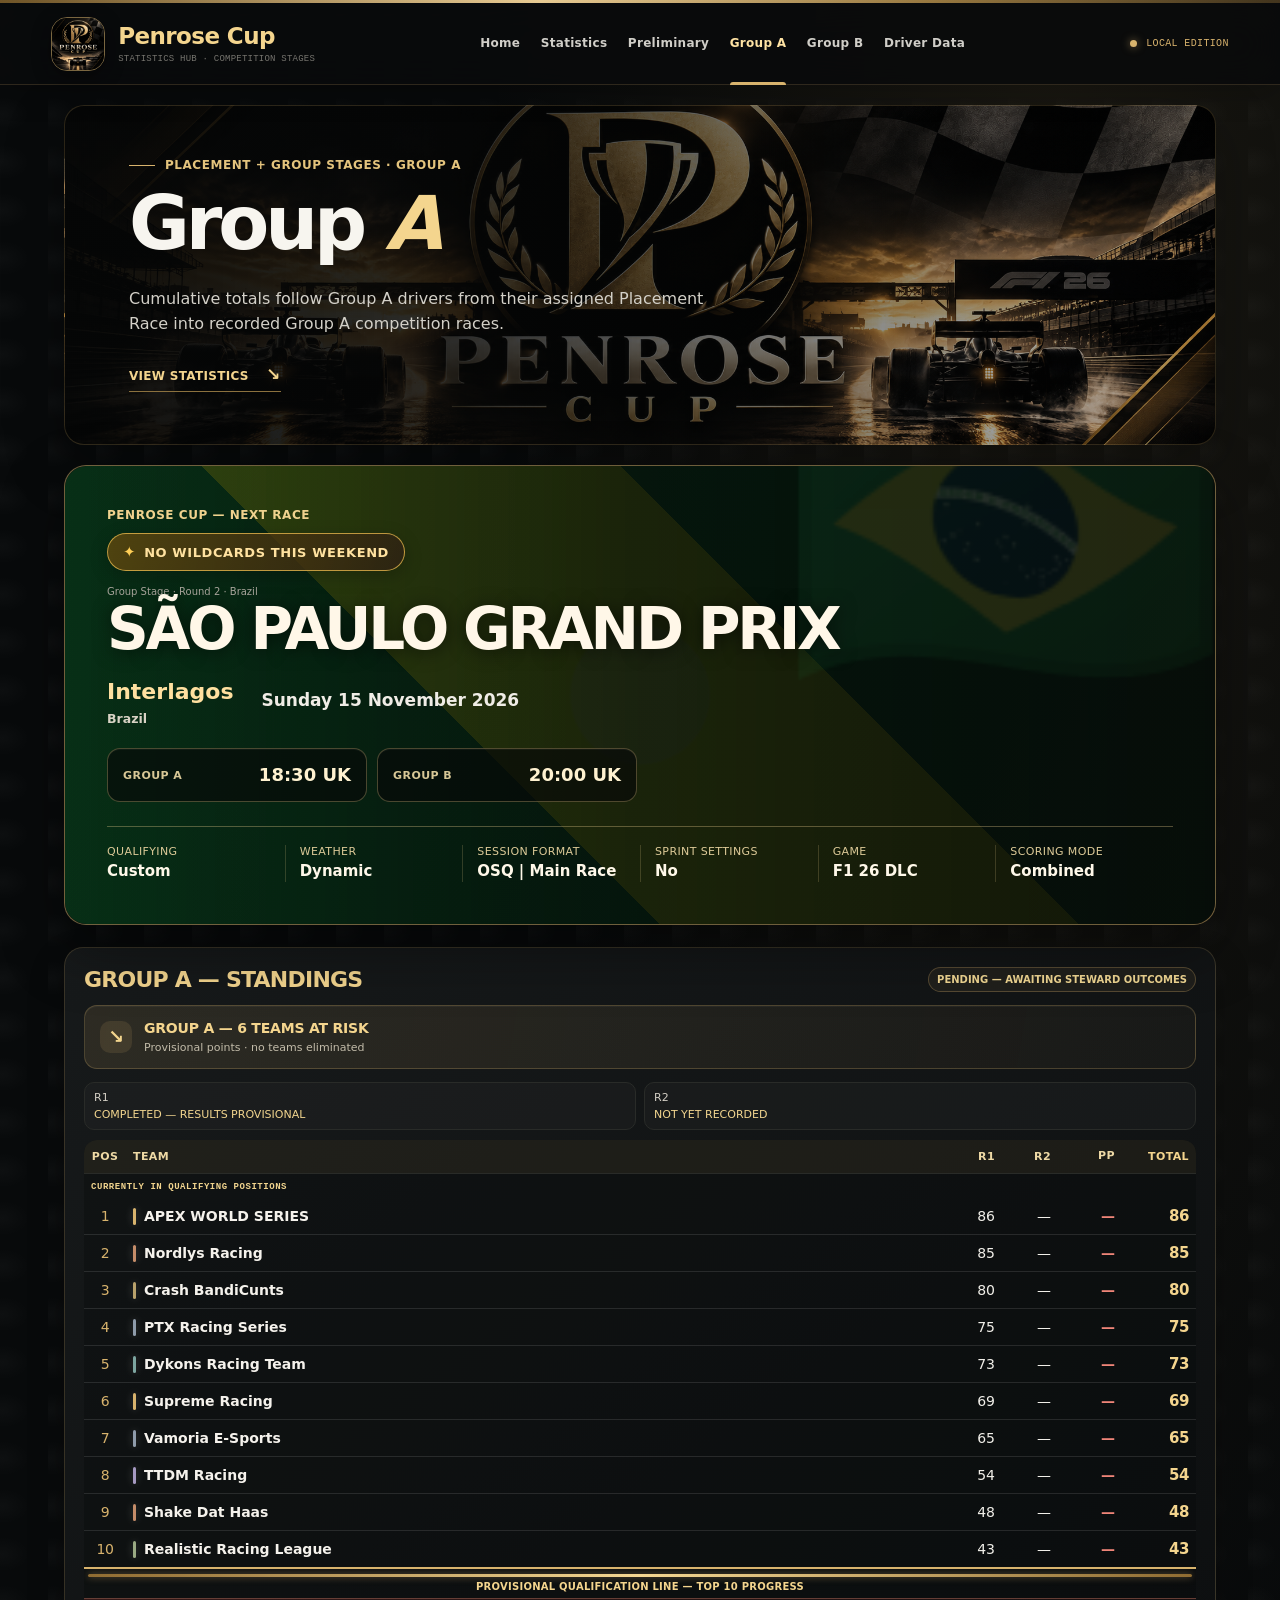
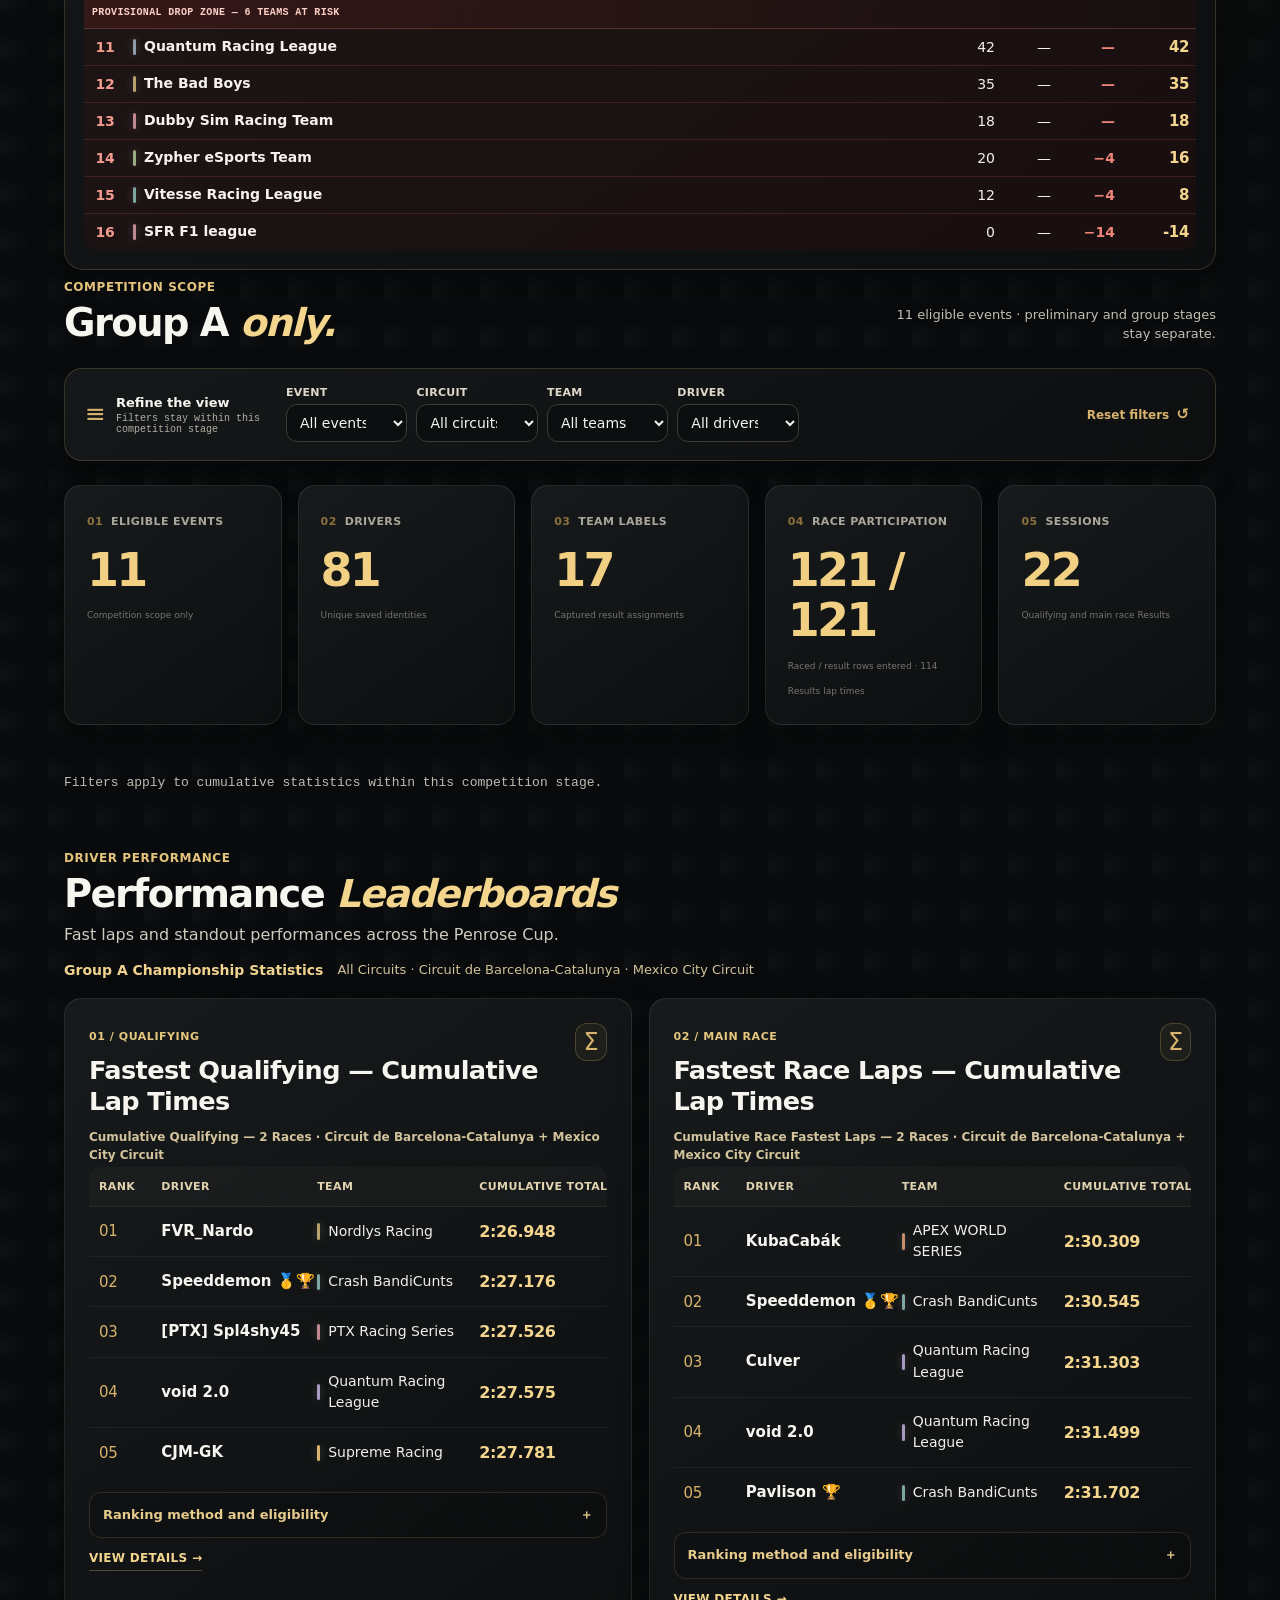
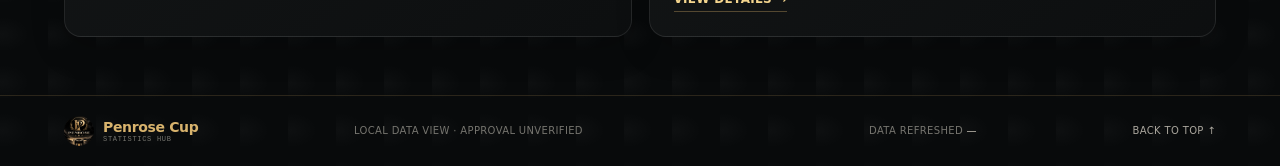
==== commit b973df38: "Update standings layout and DC tooltip" ====
--- a/public/group-a.html
+++ b/public/group-a.html
@@ -7,9 +7,9 @@
   <meta name="description" content="Penrose Cup competition statistics and lap standings.">
   <title>Penrose Cup · Statistics Hub</title>
   <link rel="icon" href="assets/penrose-cup.png" type="image/png">
-  <link rel="stylesheet" href="styles.css?v=20261110-standings-tooltips-2">
+  <link rel="stylesheet" href="styles.css?v=20261111c3d4">
   <script src="dashboard-core.js?v=20261110-qualifying-data-1" defer></script>
-  <script src="app.js?v=20261110-standings-tooltips-2" defer></script>
+  <script src="app.js?v=20261111-dc-tooltip-layout-1" defer></script>
 </head>
 <body data-page="competition" data-scope="group-a">
   <div class="topline" aria-hidden="true"></div>
--- a/public/styles.css
+++ b/public/styles.css
@@ -354,8 +354,59 @@
 .group-b-standings-card{overflow-x:auto;overflow-y:visible;overscroll-behavior-x:contain}.group-b-standings-table{min-width:0!important}
 /* Compact championship columns with the team name taking the remaining width. */
 .group-standings-table col.position-column{width:42px}.group-standings-table col.points-column{width:56px}.group-standings-table col.total-column{width:74px}
+.group-standings-card{min-width:0;overflow-x:auto;overflow-y:visible;overscroll-behavior-x:contain}
+.group-standings-table{min-width:610px;table-layout:fixed}
+.group-standings-table col.deduction-column{width:64px}
+.group-standings-table col.compliance-column{width:68px}
+.group-standings-table td.pp-deduction-points,.group-standings-table td.compliance-deduction-points{color:#ef8578;font-weight:800;text-align:right;font-variant-numeric:tabular-nums}
+.group-standings-table th:nth-child(5),.group-standings-table th:nth-child(6){white-space:nowrap}
+.group-b-standings-table{min-width:700px!important}
 .group-standings-table th .standings-tooltip-trigger{position:relative;display:inline-flex;align-items:center;justify-content:flex-end;max-width:100%;padding:0;border:0;background:transparent;color:inherit;font:inherit;font-weight:inherit;letter-spacing:inherit;line-height:inherit;white-space:nowrap;cursor:help;text-align:inherit}
 .group-standings-table th:first-child .standings-tooltip-trigger{justify-content:center}.group-standings-table th:nth-child(2) .standings-tooltip-trigger{justify-content:flex-start}
 .group-standings-table th .standings-tooltip-trigger:focus-visible{outline:2px solid var(--gold-bright);outline-offset:3px;border-radius:3px}
 .standings-tooltip-popover{position:fixed;z-index:9999;max-width:min(280px,calc(100vw - 16px));padding:9px 12px;border:1px solid rgba(231,201,137,.72);border-radius:9px;background:linear-gradient(145deg,#191816,#080909);box-shadow:0 10px 28px rgba(0,0,0,.6);color:#fff0c5;font:600 12px/1.35 var(--sans);text-align:left;white-space:normal;pointer-events:none}.standings-tooltip-popover[hidden]{display:none}
 @media(max-width:620px){.group-standings-table col.position-column{width:28px}.group-standings-table col.points-column{width:34px}.group-standings-table col.total-column{width:44px}.group-standings-table th,.group-standings-table td{padding:6px 3px}.group-standings-table th{font-size:8px;letter-spacing:0}.group-standings-table td{font-size:11px}.group-standings-table .group-team-name{font-size:11px}.group-standings-table th .standings-tooltip-trigger{font-size:8px}}
+@media(max-width:620px){.group-standings-table{min-width:610px}.group-b-standings-table{min-width:700px!important}.group-standings-table col.deduction-column{width:56px}.group-standings-table col.compliance-column{width:60px}}
+
+/* Give the homepage's wider Group B table room without changing other sections. */
+body[data-page="home"] .home-group-standings-grid{
+  position:relative;
+  left:50%;
+  transform:translateX(-50%);
+  width:min(calc(100vw - 64px),1640px);
+  grid-template-columns:minmax(0,47fr) minmax(0,53fr);
+  align-items:stretch;
+  gap:18px;
+}
+body[data-page="home"] .home-group-standings-grid>.group-stage-section{min-width:0;height:100%;padding:12px}
+body[data-page="home"] .home-group-standings-grid .group-standings-card{min-width:0;padding:0 2px;overflow-x:auto}
+body[data-page="home"] .home-group-standings-grid .group-standings-table{width:100%;min-width:0!important;table-layout:fixed}
+body[data-page="home"] .home-group-standings-grid .group-standings-table th,
+body[data-page="home"] .home-group-standings-grid .group-standings-table td{padding-right:4px;padding-left:4px}
+body[data-page="home"] .home-group-standings-grid .group-standings-table td.group-team-name{padding-left:7px}
+@media(max-width:1100px){
+  body[data-page="home"] .home-group-standings-grid{position:static;left:auto;transform:none;width:100%;grid-template-columns:minmax(0,1fr);gap:12px}
+}
+@media(max-width:620px){
+  body[data-page="home"] .home-group-standings-grid{gap:11px}
+  body[data-page="home"] .home-group-standings-grid .group-standings-table{min-width:610px!important}
+  body[data-page="home"] .home-group-standings-grid .group-b-standings-table{min-width:700px!important}
+}
+
+/* The DC rule is long, so keep its popover readable and within the viewport. */
+.standings-tooltip-popover{
+  max-width:min(430px,calc(100vw - 24px));
+  max-height:min(68vh,560px);
+  overflow:auto;
+  overscroll-behavior:contain;
+  padding:15px 17px;
+  border-radius:13px;
+  font-size:13px;
+  line-height:1.5;
+  white-space:normal;
+  pointer-events:auto;
+  scrollbar-color:#9e7a3e #111413;
+}
+.standings-tooltip-title{display:block;margin:0 0 9px;color:#f4d58e;font-size:14px;font-weight:850;line-height:1.3}
+.standings-tooltip-copy{display:block;color:#fff0c5;white-space:pre-line}
+@media(max-width:620px){.standings-tooltip-popover{max-width:calc(100vw - 24px);max-height:68vh;padding:13px 14px;font-size:12px;line-height:1.48}.standings-tooltip-title{font-size:13px}}
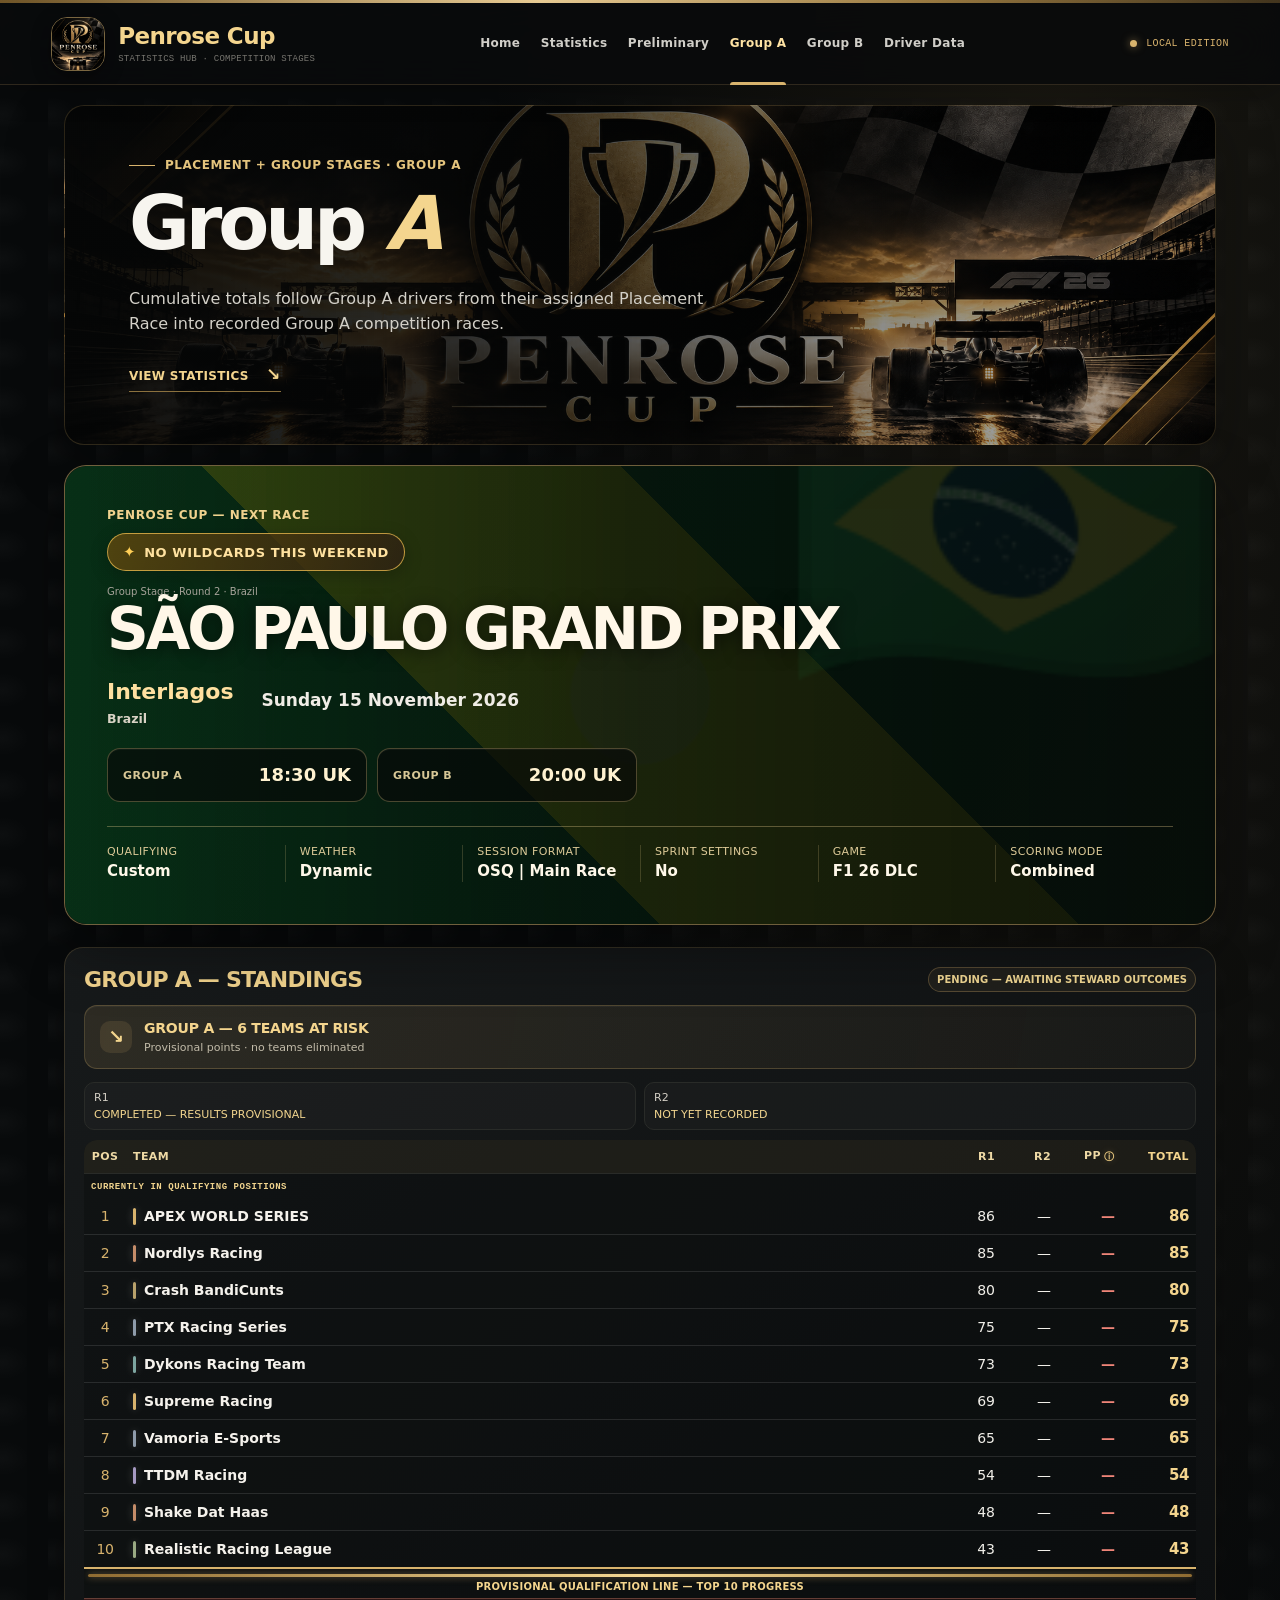
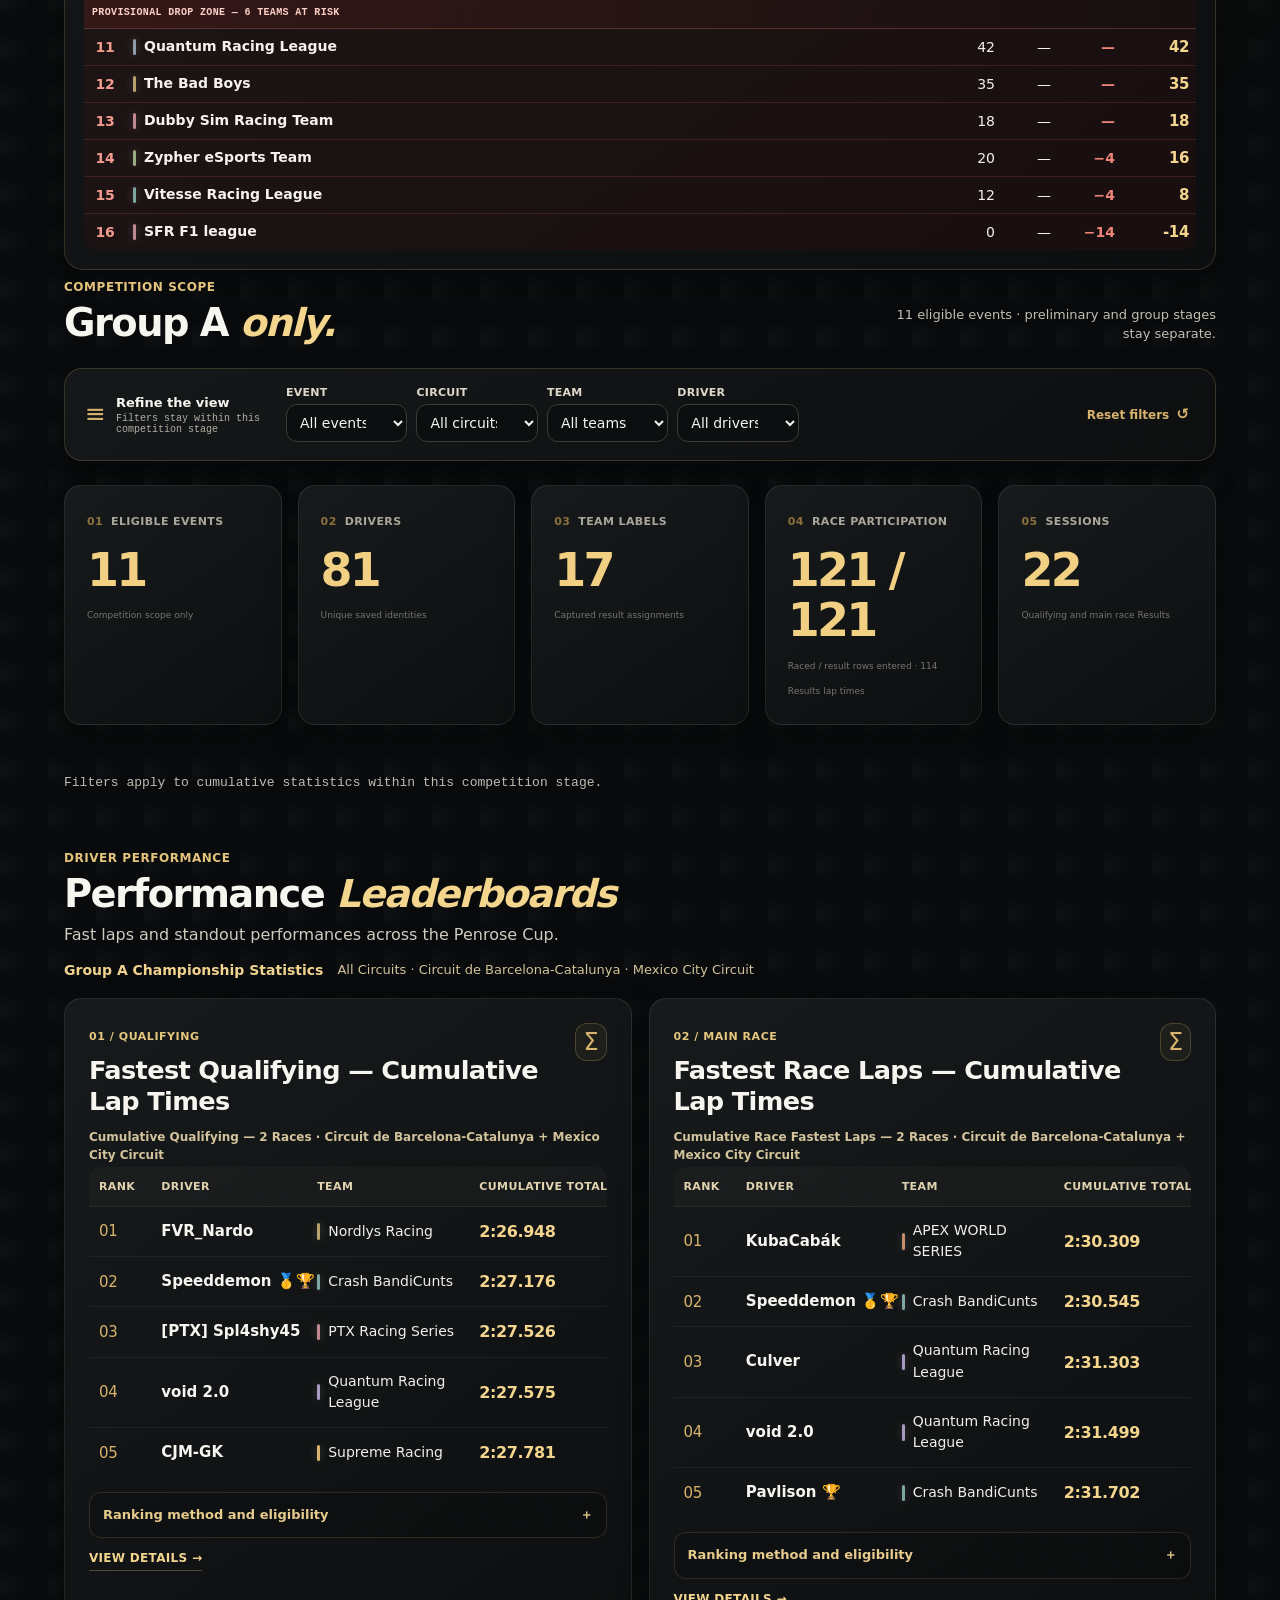
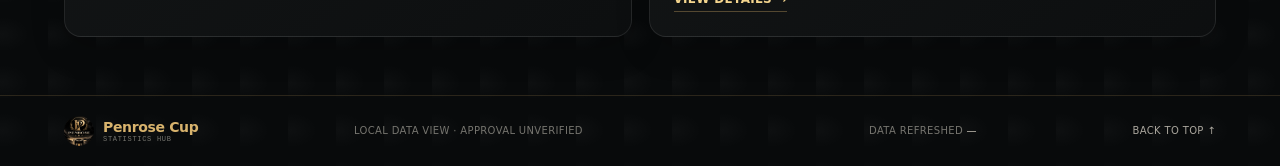
==== commit 23866610: "Publish PP and DC tooltip icons" ====
--- a/public/group-a.html
+++ b/public/group-a.html
@@ -7,9 +7,9 @@
   <meta name="description" content="Penrose Cup competition statistics and lap standings.">
   <title>Penrose Cup · Statistics Hub</title>
   <link rel="icon" href="assets/penrose-cup.png" type="image/png">
-  <link rel="stylesheet" href="styles.css?v=20261111c3d4">
+  <link rel="stylesheet" href="styles.css?v=20261111d4e5">
   <script src="dashboard-core.js?v=20261110-qualifying-data-1" defer></script>
-  <script src="app.js?v=20261111-dc-tooltip-layout-1" defer></script>
+  <script src="app.js?v=20261111-standings-info-1" defer></script>
 </head>
 <body data-page="competition" data-scope="group-a">
   <div class="topline" aria-hidden="true"></div>
--- a/public/styles.css
+++ b/public/styles.css
@@ -410,3 +410,6 @@
 .standings-tooltip-title{display:block;margin:0 0 9px;color:#f4d58e;font-size:14px;font-weight:850;line-height:1.3}
 .standings-tooltip-copy{display:block;color:#fff0c5;white-space:pre-line}
 @media(max-width:620px){.standings-tooltip-popover{max-width:calc(100vw - 24px);max-height:68vh;padding:13px 14px;font-size:12px;line-height:1.48}.standings-tooltip-title{font-size:13px}}
+.group-standings-table th .standings-tooltip-trigger.has-info-icon{gap:3px}
+.standings-tooltip-icon{display:inline-grid;place-items:center;flex:0 0 11px;width:11px;height:11px;color:#e8c77e;font:800 10px/1 var(--sans);text-shadow:0 0 7px rgba(232,199,126,.28)}
+@media(max-width:620px){.standings-tooltip-icon{flex-basis:10px;width:10px;height:10px;font-size:9px}}
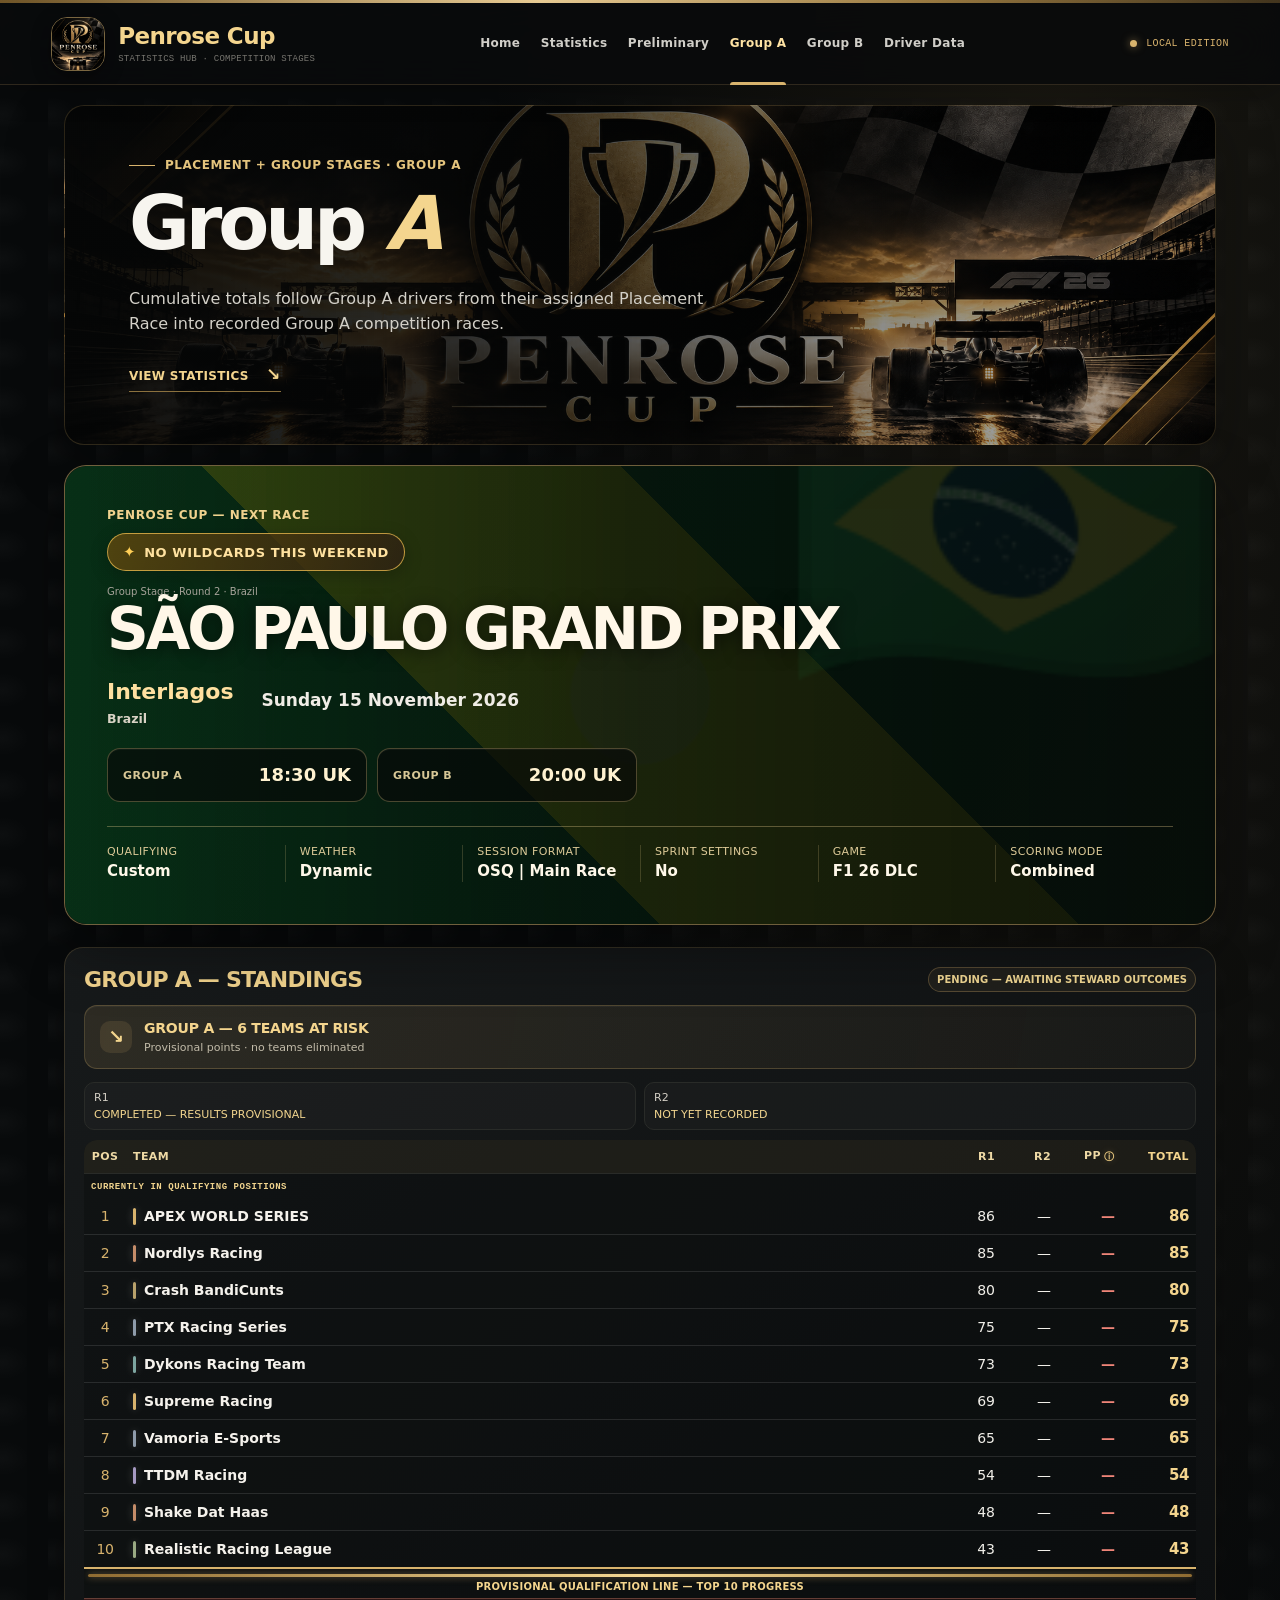
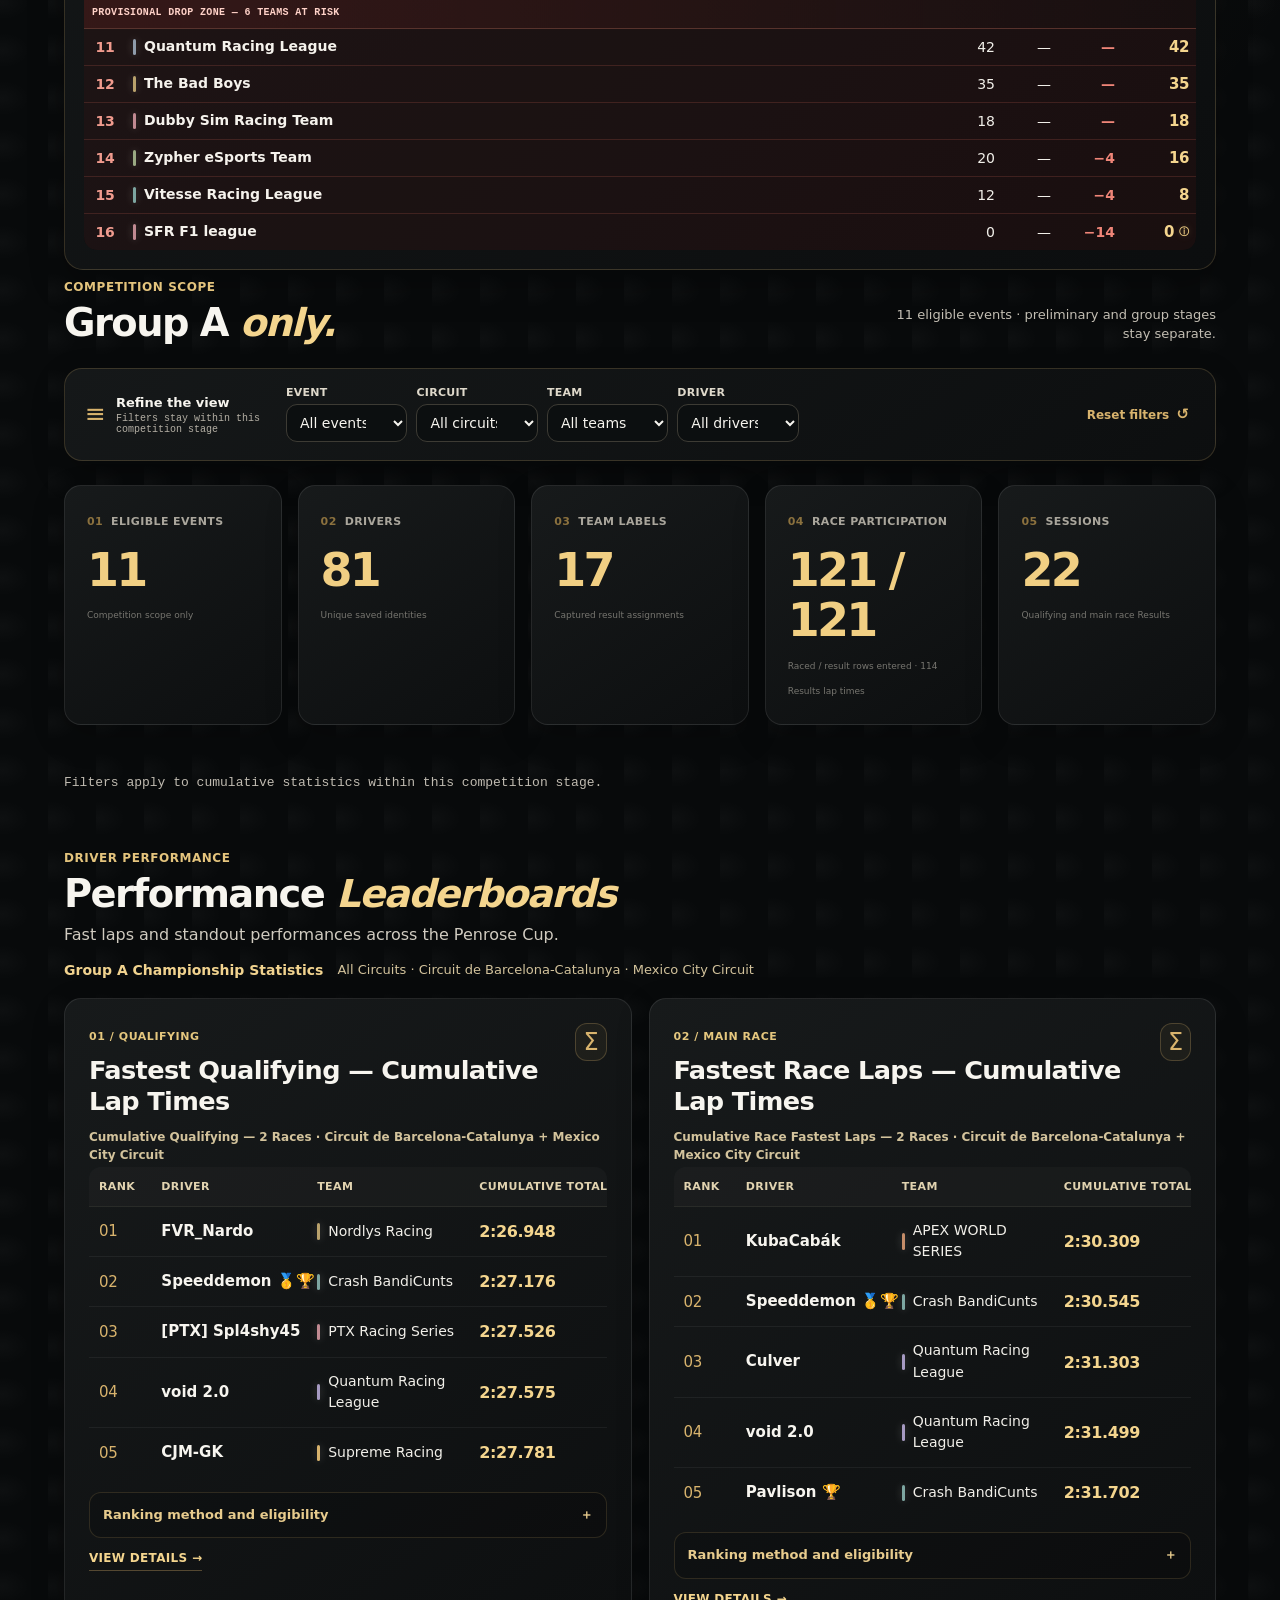
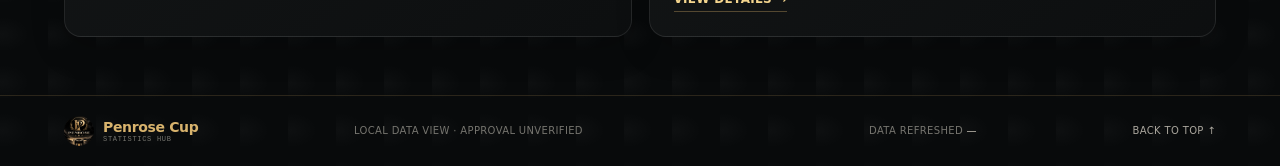
==== commit e4d7d9e9: "Expand PP penalty conversion tooltip" ====
--- a/public/group-a.html
+++ b/public/group-a.html
@@ -7,9 +7,9 @@
   <meta name="description" content="Penrose Cup competition statistics and lap standings.">
   <title>Penrose Cup · Statistics Hub</title>
   <link rel="icon" href="assets/penrose-cup.png" type="image/png">
-  <link rel="stylesheet" href="styles.css?v=20261111d4e5">
+  <link rel="stylesheet" href="styles.css?v=20261111f6a7">
   <script src="dashboard-core.js?v=20261110-qualifying-data-1" defer></script>
-  <script src="app.js?v=20261111-standings-info-1" defer></script>
+  <script src="app.js?v=20261111-pp-conversion-1" defer></script>
 </head>
 <body data-page="competition" data-scope="group-a">
   <div class="topline" aria-hidden="true"></div>
--- a/public/styles.css
+++ b/public/styles.css
@@ -413,3 +413,15 @@
 .group-standings-table th .standings-tooltip-trigger.has-info-icon{gap:3px}
 .standings-tooltip-icon{display:inline-grid;place-items:center;flex:0 0 11px;width:11px;height:11px;color:#e8c77e;font:800 10px/1 var(--sans);text-shadow:0 0 7px rgba(232,199,126,.28)}
 @media(max-width:620px){.standings-tooltip-icon{flex-basis:10px;width:10px;height:10px;font-size:9px}}
+.group-standings-table td .total-minimum-rule-trigger{display:inline-flex;align-items:center;justify-content:center;margin-left:4px;padding:0;border:0;background:transparent;color:inherit;vertical-align:middle;line-height:1;cursor:help}
+.group-standings-table td .total-minimum-rule-trigger:focus-visible{outline:2px solid var(--gold-bright);outline-offset:3px;border-radius:3px}
+.standings-tooltip-popover.has-penalty-conversion{max-width:min(540px,calc(100vw - 24px));padding:16px 18px}
+.penalty-conversion-intro{margin:0;color:#fff0c5}
+.penalty-conversion-table{width:100%;margin:11px 0 12px;border-collapse:collapse;color:#fff0c5;font:600 12px/1.4 var(--sans);text-align:left}
+.penalty-conversion-table thead th{padding:8px 9px;border-bottom:1px solid rgba(232,199,126,.55);color:#f2cf83;font-size:11px;font-weight:850}
+.penalty-conversion-table tbody th,.penalty-conversion-table tbody td{padding:7px 9px;border-bottom:1px solid rgba(231,201,137,.18)}
+.penalty-conversion-table tbody th{color:#fff4d7;font-weight:700}
+.penalty-conversion-table tbody td{text-align:right;color:#f1d08c;font-weight:800;white-space:nowrap}
+.penalty-conversion-details{display:grid;gap:6px;margin:0;padding-left:18px;color:#fff0c5;font:600 12px/1.45 var(--sans)}
+.penalty-conversion-details li::marker{color:#e8c77e}
+@media(max-width:620px){.standings-tooltip-popover.has-penalty-conversion{padding:13px 13px}.penalty-conversion-table{font-size:11px}.penalty-conversion-table thead th{padding:7px 5px;font-size:10px}.penalty-conversion-table tbody th,.penalty-conversion-table tbody td{padding:6px 5px}.penalty-conversion-details{font-size:11px}}
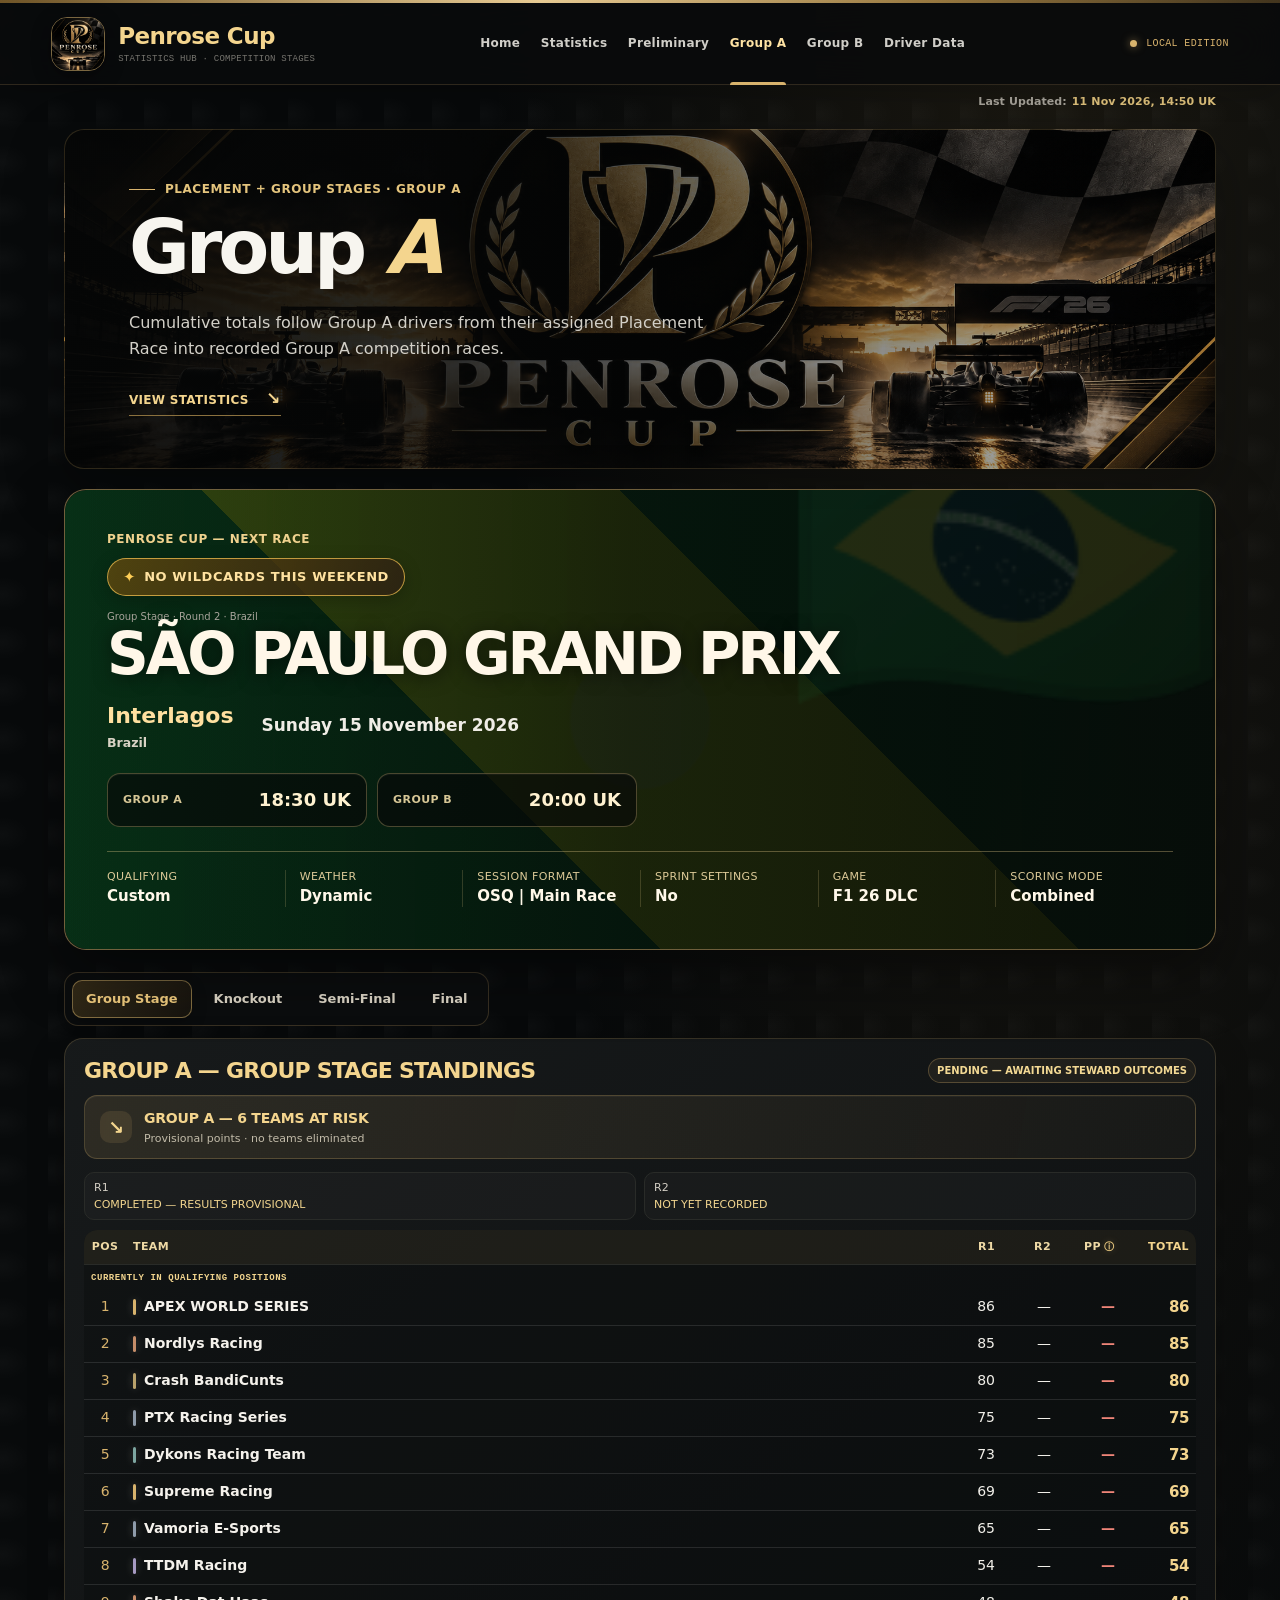
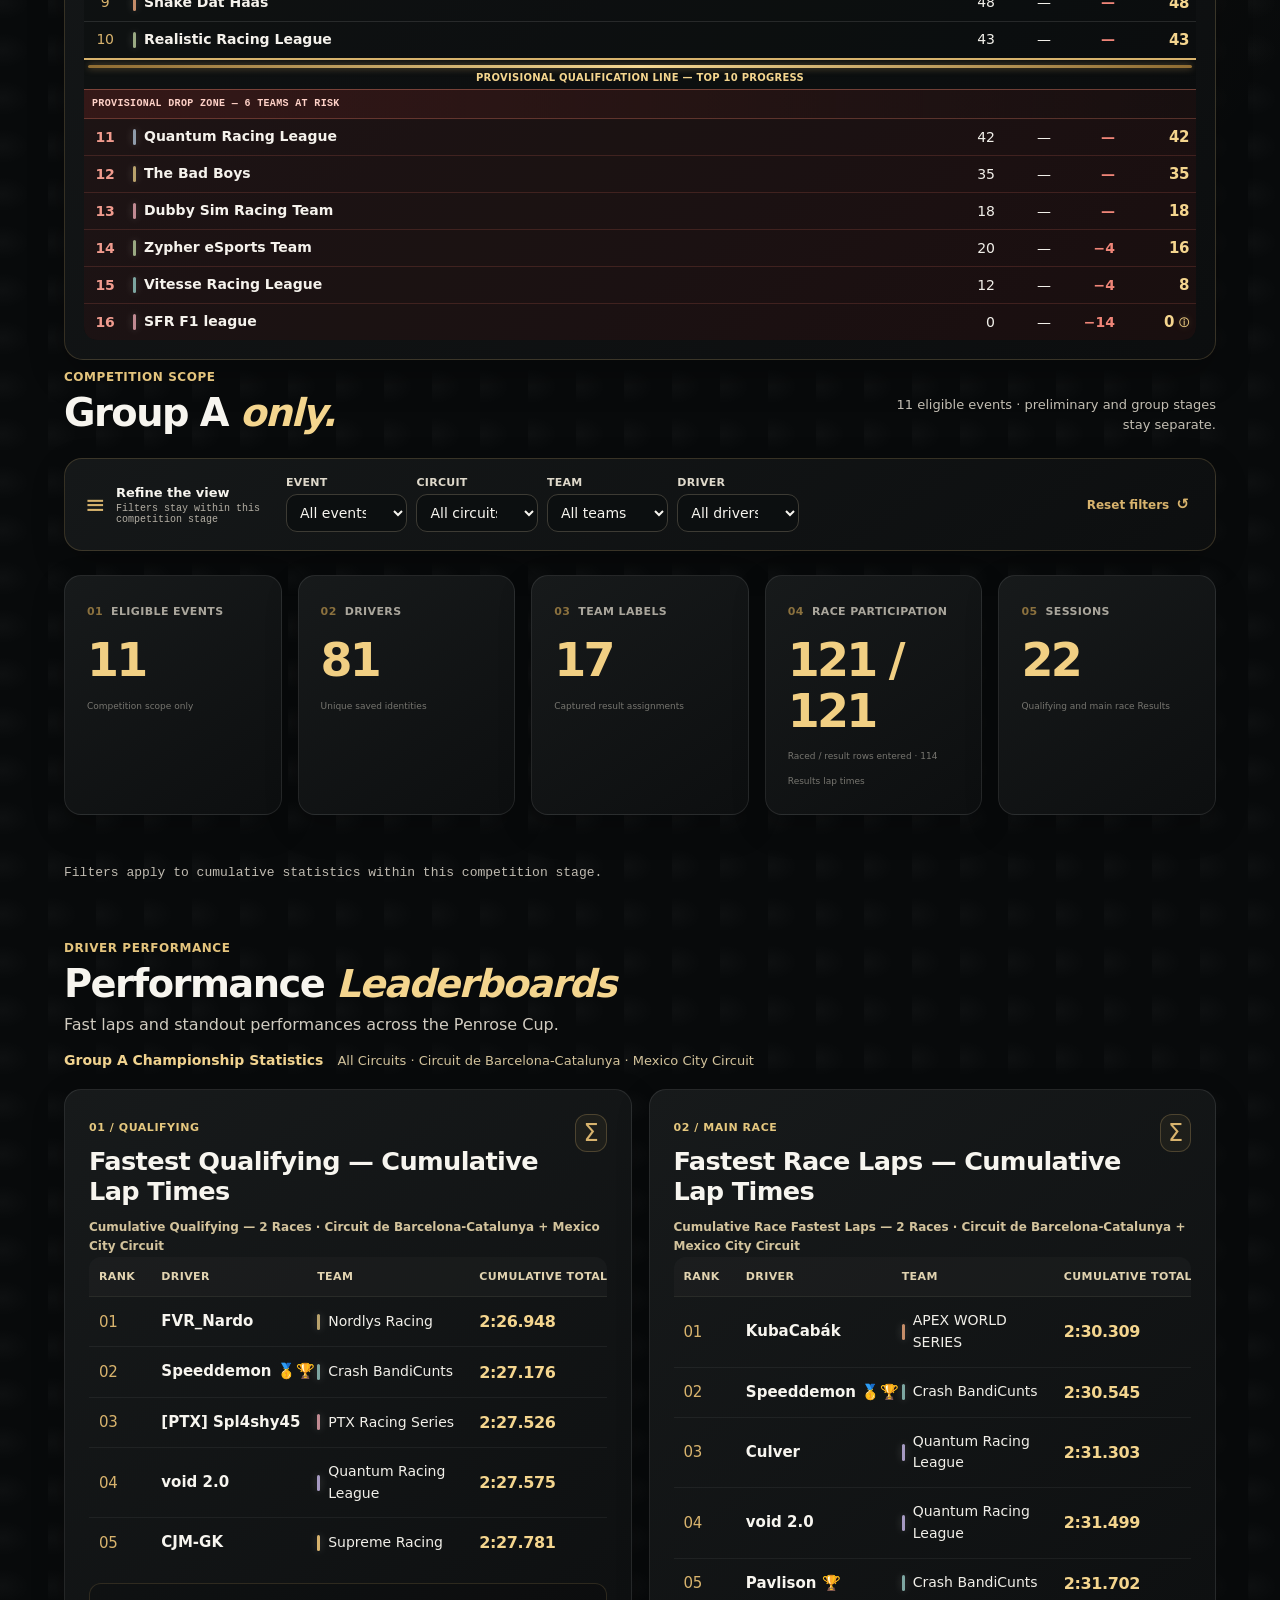
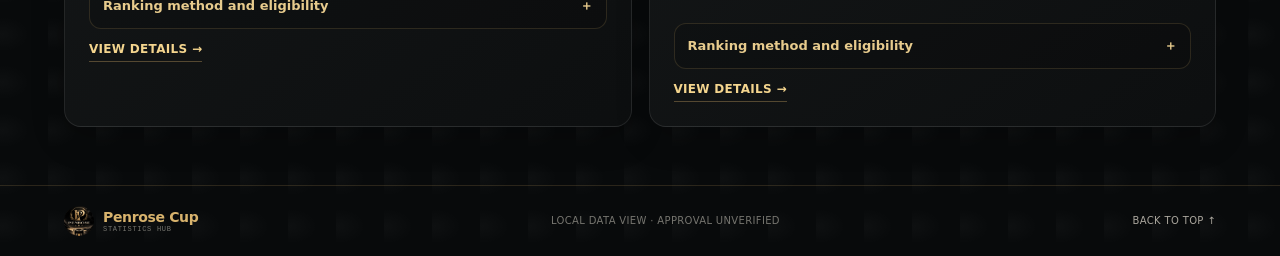
==== commit 90171dc5: "Show current competition stage and refresh timestamp" ====
--- a/public/group-a.html
+++ b/public/group-a.html
@@ -7,9 +7,9 @@
   <meta name="description" content="Penrose Cup competition statistics and lap standings.">
   <title>Penrose Cup · Statistics Hub</title>
   <link rel="icon" href="assets/penrose-cup.png" type="image/png">
-  <link rel="stylesheet" href="styles.css?v=20261111f6a7">
-  <script src="dashboard-core.js?v=20261110-qualifying-data-1" defer></script>
-  <script src="app.js?v=20261111-pp-conversion-1" defer></script>
+  <link rel="stylesheet" href="styles.css?v=20261111-current-stage-2">
+  <script src="dashboard-core.js?v=20261111-stage-progression-1" defer></script>
+  <script src="app.js?v=20261111-current-stage-2" defer></script>
 </head>
 <body data-page="competition" data-scope="group-a">
   <div class="topline" aria-hidden="true"></div>
@@ -28,7 +28,8 @@
     </nav>
     <div class="header-stamp"><span class="live-dot"></span><span>LOCAL EDITION</span></div>
   </header>
+  <div class="last-updated-bar" id="last-updated-bar" aria-label="Statistics data last updated"><span>Last Updated:</span> <time id="last-updated-value">Not available</time></div>
   <main id="top" aria-label="Competition statistics"><div id="page-content" aria-live="polite"><p class="empty-state">Loading Penrose Cup statistics…</p></div></main>
-  <footer class="site-footer"><div class="footer-brand"><img src="assets/penrose-cup.png" alt=""><span>Penrose Cup <small>Statistics Hub</small></span></div><span>LOCAL DATA VIEW · APPROVAL UNVERIFIED</span><span>Data refreshed <strong id="generated-at">—</strong></span><a href="#top">Back to top ↑</a></footer>
+  <footer class="site-footer"><div class="footer-brand"><img src="assets/penrose-cup.png" alt=""><span>Penrose Cup <small>Statistics Hub</small></span></div><span>LOCAL DATA VIEW · APPROVAL UNVERIFIED</span><a href="#top">Back to top ↑</a></footer>
 </body>
 </html>
--- a/public/styles.css
+++ b/public/styles.css
@@ -39,7 +39,7 @@
 .page-coverage .coverage-primary h3{font-size:25px}
 .page-filters .filter-grid label{min-width:0}
 .page-filters .filter-grid select{min-width:0}
-.site-footer #generated-at{color:#c8c2b6;font-weight:400}
+
 @media(max-width:1000px){.stage-filter-grid{grid-template-columns:repeat(2,minmax(0,1fr))}}
 @media(max-width:760px){
   .site-header{height:auto;min-height:72px;flex-wrap:wrap;padding:10px 18px 0;row-gap:4px}
@@ -277,13 +277,12 @@
 .statistics-scope-context{display:flex;flex-wrap:wrap;align-items:center;gap:8px 14px;margin:-8px 0 17px;color:#c9c4b8;font-size:13px}
 .statistics-scope-context strong{color:#f1d38f;font-size:14px}.statistics-scope-context span,.leaderboard-circuit-context{color:#d3c39c}
 .leaderboard-circuit-context{margin:11px 0 2px;font-size:12px;font-weight:650}
-.opening-checker{width:160px;height:16px;margin-top:27px;border-radius:3px;opacity:.68;background:repeating-conic-gradient(#d2b36e 0 25%,rgba(10,11,11,.72) 0 50%) 0 0/16px 16px;mask-image:none}
 .home-opening::after{width:240px;height:180px;opacity:.095;background-size:30px 30px;mask-image:linear-gradient(135deg,transparent 0%,#000 62%)}
 .driver-data-scroll::-webkit-scrollbar{height:12px;background:#111413}
 .driver-data-scroll::-webkit-scrollbar-track{border:1px solid rgba(216,179,109,.16);border-radius:999px;background:#111413}
 .driver-data-scroll::-webkit-scrollbar-thumb{border:2px solid #111413;border-radius:999px;background:linear-gradient(90deg,#9a783d,#e2c27b,#b18c4b)}
 .driver-data-scroll::-webkit-scrollbar-thumb:hover{background:linear-gradient(90deg,#bd9857,#f1d58f,#c59c50);box-shadow:0 0 8px rgba(226,194,123,.35)}
-@media(max-width:760px){.next-race-flag-art{right:-.04em;top:-.2em;font-size:clamp(180px,48vw,300px);opacity:.095}.opening-checker{width:112px;height:16px;margin-top:19px;background-size:16px 16px}.home-opening::after{width:150px;height:120px;background-size:30px 30px;opacity:.07}.driver-data-table{min-width:1720px}.driver-data-scroll{scrollbar-width:thin}}
+@media(max-width:760px){.next-race-flag-art{right:-.04em;top:-.2em;font-size:clamp(180px,48vw,300px);opacity:.095}.home-opening::after{width:150px;height:120px;background-size:30px 30px;opacity:.07}.driver-data-table{min-width:1720px}.driver-data-scroll{scrollbar-width:thin}}
 
 /* Modern motorsport dashboard finish: contemporary type, softer surfaces and compact labels. */
 :root{--sans:Inter,ui-sans-serif,system-ui,-apple-system,BlinkMacSystemFont,"Segoe UI",sans-serif;--serif:Inter,ui-sans-serif,system-ui,-apple-system,BlinkMacSystemFont,"Segoe UI",sans-serif;--mono:ui-monospace,SFMono-Regular,Menlo,Monaco,Consolas,monospace;--radius:15px;--gold:#d8b36d;--gold-bright:#f4d58e;--white:#f7f5ef}
@@ -333,14 +332,17 @@
 .home-opening-content{width:min(100%,1320px);min-height:410px;margin:auto;display:grid;grid-template-columns:minmax(0,1fr) minmax(220px,310px);align-items:center;gap:32px;padding:55px 0 30px}
 .home-opening-copy{max-width:720px}.opening-kicker{display:inline-flex;align-items:center;gap:10px;color:#f2d58f;font-size:12px;font-weight:800;letter-spacing:.1em;text-transform:uppercase}.opening-kicker-mark{width:24px;height:3px;border-radius:3px;background:linear-gradient(90deg,#92703c,#f2d58f);box-shadow:0 0 15px rgba(242,213,143,.45)}
 .home-opening-copy h1{margin:20px 0 13px;color:#fff9eb;font-size:clamp(60px,9vw,112px);font-weight:900;line-height:.82;letter-spacing:-.075em;text-shadow:0 7px 32px rgba(0,0,0,.5)}.home-opening-copy h1 span{color:#e8c77e}.home-opening-copy p{margin:0;color:#e0d9cb;font-size:clamp(15px,1.6vw,20px);font-weight:550;letter-spacing:-.015em}
-.opening-checker{width:112px;height:9px;margin-top:27px;border-radius:2px;opacity:.8;background:repeating-conic-gradient(#d2b36e 0 25%,rgba(10,11,11,.55) 0 50%) 0 0/14px 14px;mask-image:linear-gradient(90deg,#000,transparent)}
+.opening-checker{display:grid;grid-template-columns:repeat(20,minmax(0,1fr));grid-template-rows:repeat(2,minmax(0,1fr));width:min(300px,100%);aspect-ratio:10/1;margin:27px auto 0;border:0;border-radius:0;opacity:1;overflow:visible;mask:none;mask-image:none}
+.opening-checker .checker-square{display:block;min-width:0;min-height:0;border-radius:0}
+.opening-checker .checker-gold{background-color:#d8b36d}
+.opening-checker .checker-dark{background-color:#111315}
 .prize-pool-feature{align-self:center;display:grid;gap:7px;padding:23px 25px 21px;border:1px solid rgba(239,204,126,.56);border-radius:19px;background:linear-gradient(145deg,rgba(13,15,15,.91),rgba(20,17,11,.8));box-shadow:0 20px 55px rgba(0,0,0,.4),inset 0 1px rgba(255,255,255,.06);backdrop-filter:blur(9px)}
 .prize-feature-label{color:#e9d5a5;font-size:11px;font-weight:800;letter-spacing:.08em;text-transform:uppercase}.prize-pool-feature strong{color:#ffe2a0;font-size:clamp(44px,5vw,62px);font-weight:900;line-height:1;letter-spacing:-.075em;text-shadow:0 0 28px rgba(225,183,92,.2)}.prize-pool-feature a{width:max-content;max-width:100%;margin-top:7px;padding:9px 12px;border:1px solid rgba(226,193,121,.35);border-radius:10px;color:#fff0cd;font-size:12px;font-weight:750;background:rgba(216,179,109,.08);transition:background .16s ease,border-color .16s ease}.prize-pool-feature a:hover{background:rgba(216,179,109,.17);border-color:#e8c77e}.prize-pool-feature a span{padding-left:5px;color:#f2d58f}
 .opening-bottomline{width:min(100%,1320px);margin:0 auto;padding:14px 0 18px;border-top:1px solid rgba(227,194,120,.2);display:flex;justify-content:space-between;gap:15px;color:#bdb6a7;font-size:10px;font-weight:750;letter-spacing:.065em}
 .home-opening+.next-race-hero{margin-top:20px}.prize-breakdown-section{margin:32px 0 55px;padding:clamp(18px,3vw,32px);border:1px solid rgba(216,179,109,.2);border-radius:22px;background:linear-gradient(145deg,rgba(22,25,26,.96),rgba(11,13,14,.98));box-shadow:0 17px 44px rgba(0,0,0,.25);scroll-margin-top:105px}
 .prize-breakdown-heading{display:flex;align-items:end;justify-content:space-between;gap:20px;margin-bottom:20px}.prize-breakdown-heading h2{margin:5px 0 0;color:#f7f5ef;font-size:clamp(27px,3vw,38px)}.prize-breakdown-heading h2 em{color:#e8c77e;font-style:normal}.prize-breakdown-total{flex:none;padding:9px 13px;border:1px solid rgba(226,193,121,.3);border-radius:999px;background:rgba(216,179,109,.07);color:#f4d58e;font-size:14px;font-weight:800}.prize-breakdown-figure{max-width:1000px;margin:0 auto}.prize-breakdown-image-link{position:relative;display:block;max-width:1000px;margin:auto;overflow:hidden;border:1px solid rgba(226,193,121,.2);border-radius:16px;background:#090b0b}.prize-breakdown-image{display:block;width:100%;height:auto;max-height:80vh;object-fit:contain}.prize-breakdown-image-link>span{position:absolute;right:13px;bottom:13px;padding:8px 11px;border:1px solid rgba(255,255,255,.18);border-radius:9px;background:rgba(5,7,8,.85);color:#fff3d6;font-size:12px;font-weight:750}.prize-breakdown-figure figcaption{margin-top:10px;color:#bdb6a7;font-size:12px;line-height:1.5}.prize-breakdown-pending{display:flex;align-items:center;gap:14px;max-width:860px;margin:auto;padding:22px;border:1px dashed rgba(226,193,121,.27);border-radius:15px;background:rgba(0,0,0,.15)}.prize-pending-icon{display:grid;place-items:center;flex:none;width:44px;height:44px;border-radius:14px;background:rgba(216,179,109,.1);color:#f4d58e;font-size:23px;font-weight:850}.prize-breakdown-pending strong{color:#f1d89f;font-size:15px}.prize-breakdown-pending p{margin:4px 0 0;color:#c7c1b5;font-size:13px;line-height:1.5}
 @media(max-width:850px){.home-opening{min-height:430px}.home-opening-content{min-height:365px;grid-template-columns:minmax(0,1fr) 235px;gap:18px}.home-opening-art{width:88%;background-position:56% center}.prize-pool-feature{padding:19px}.home-opening-copy h1{font-size:clamp(57px,10vw,88px)}}
-@media(max-width:620px){.home-opening{min-height:0;padding:0 19px}.home-opening-content{min-height:0;grid-template-columns:minmax(0,1fr);gap:22px;padding:52px 0 24px}.home-opening-art{inset:0 0 0 auto;width:100%;opacity:.58;background-position:56% center;mask-image:linear-gradient(90deg,rgba(0,0,0,.58),#000 65%)}.home-opening::before{background:linear-gradient(90deg,rgba(5,7,8,.92),rgba(5,7,8,.47)),linear-gradient(0deg,rgba(5,7,8,.86),transparent 48%)}.home-opening-copy h1{margin-top:18px;font-size:clamp(56px,15vw,84px)}.home-opening-copy p{max-width:330px;font-size:15px}.prize-pool-feature{width:min(100%,330px);padding:16px 18px;gap:5px}.prize-pool-feature strong{font-size:48px}.prize-pool-feature a{padding:8px 10px}.opening-checker{margin-top:19px}.opening-bottomline{font-size:9px;line-height:1.4}.opening-bottomline span:last-child{text-align:right}.prize-breakdown-section{margin:23px 0 38px;padding:17px;border-radius:17px}.prize-breakdown-heading{align-items:flex-start;flex-direction:column;gap:12px}.prize-breakdown-total{padding:7px 11px}.prize-breakdown-pending{align-items:flex-start;padding:16px}.prize-breakdown-pending p{font-size:12px}}
+@media(max-width:620px){.home-opening{min-height:0;padding:0 19px}.home-opening-content{min-height:0;grid-template-columns:minmax(0,1fr);gap:22px;padding:52px 0 24px}.home-opening-art{inset:0 0 0 auto;width:100%;opacity:.58;background-position:56% center;mask-image:linear-gradient(90deg,rgba(0,0,0,.58),#000 65%)}.home-opening::before{background:linear-gradient(90deg,rgba(5,7,8,.92),rgba(5,7,8,.47)),linear-gradient(0deg,rgba(5,7,8,.86),transparent 48%)}.home-opening-copy h1{margin-top:18px;font-size:clamp(56px,15vw,84px)}.home-opening-copy p{max-width:330px;font-size:15px}.prize-pool-feature{width:min(100%,330px);padding:16px 18px;gap:5px}.prize-pool-feature strong{font-size:48px}.prize-pool-feature a{padding:8px 10px}.opening-checker{margin-top:19px;margin-left:auto;margin-right:auto}.opening-bottomline{font-size:9px;line-height:1.4}.opening-bottomline span:last-child{text-align:right}.prize-breakdown-section{margin:23px 0 38px;padding:17px;border-radius:17px}.prize-breakdown-heading{align-items:flex-start;flex-direction:column;gap:12px}.prize-breakdown-total{padding:7px 11px}.prize-breakdown-pending{align-items:flex-start;padding:16px}.prize-breakdown-pending p{font-size:12px}}
 
 /* Compact public leaderboard cards; reveal methodology only on request. */
 .performance-subtitle{margin:8px 0 0;color:#d0cbc0;font-size:16px;line-height:1.5}
@@ -425,3 +427,26 @@
 .penalty-conversion-details{display:grid;gap:6px;margin:0;padding-left:18px;color:#fff0c5;font:600 12px/1.45 var(--sans)}
 .penalty-conversion-details li::marker{color:#e8c77e}
 @media(max-width:620px){.standings-tooltip-popover.has-penalty-conversion{padding:13px 13px}.penalty-conversion-table{font-size:11px}.penalty-conversion-table thead th{padding:7px 5px;font-size:10px}.penalty-conversion-table tbody th,.penalty-conversion-table tbody td{padding:6px 5px}.penalty-conversion-details{font-size:11px}}
+
+.competition-stage-selector{display:flex;flex-wrap:wrap;gap:8px;margin:18px 0 12px;padding:7px;width:max-content;max-width:100%;border:1px solid rgba(216,179,109,.22);border-radius:14px;background:rgba(12,14,15,.88)}
+.competition-stage-selector a{display:inline-flex;align-items:center;justify-content:center;min-height:38px;padding:8px 13px;border:1px solid transparent;border-radius:10px;color:#dfd8c8;font:700 13px/1.2 var(--sans);text-decoration:none;transition:background .18s ease,color .18s ease,border-color .18s ease}
+.competition-stage-selector a:hover,.competition-stage-selector a:focus-visible{border-color:rgba(226,191,116,.55);color:#fff0c5;outline:none}
+.competition-stage-selector a.active{border-color:rgba(226,191,116,.48);background:linear-gradient(135deg,rgba(181,135,55,.24),rgba(85,60,20,.15));color:#f2cd7f;box-shadow:0 5px 16px rgba(0,0,0,.2)}
+.later-stage-section{margin-top:0}
+.later-stage-awaiting{margin:18px 0 4px;padding:20px;border:1px dashed rgba(216,179,109,.32);border-radius:14px;background:rgba(5,7,8,.3);color:#ece4d4;font:600 15px/1.5 var(--sans);text-align:center}
+.stage-reset-note{margin:0 0 13px;color:#d9cfbb;font:500 13px/1.5 var(--sans)}
+.stage-validation-note{margin-top:14px;padding:12px 14px;border:1px solid rgba(232,175,83,.3);border-radius:12px;background:rgba(98,67,20,.12);color:#ecdcb8;font:500 12px/1.5 var(--sans)}
+.stage-validation-note summary{cursor:pointer;font-weight:750;color:#e9c679}
+.stage-validation-note ul{margin:9px 0 0;padding-left:20px}
+@media(max-width:620px){.competition-stage-selector{display:grid;grid-template-columns:repeat(2,minmax(0,1fr));width:100%;gap:6px}.competition-stage-selector a{min-height:40px;padding:8px 6px;font-size:12px}.later-stage-awaiting{padding:15px 10px;font-size:14px}}
+
+.last-updated-bar{display:flex;justify-content:flex-end;align-items:center;gap:5px;max-width:1640px;margin:0 auto;padding:9px clamp(20px,5vw,76px) 0;color:#aaa69d;font:600 11px/1.4 var(--sans);letter-spacing:.01em}
+.last-updated-bar time{color:#e2c47d;font-variant-numeric:tabular-nums}
+.current-competition-stage{margin:0 auto clamp(40px,6vw,78px);max-width:1640px}
+.current-stage-title{display:flex;align-items:end;justify-content:space-between;gap:18px;margin:0 0 16px;padding:0 clamp(0px,1vw,12px)}
+.current-stage-title .eyebrow{margin:0 0 5px}
+.current-stage-title h2{margin:0;color:#f2d28b;font:850 clamp(21px,2.5vw,31px)/1.15 var(--sans);letter-spacing:-.035em}
+.stage-activation-note{max-width:340px;margin:0;color:#e2c47d;font:600 12px/1.45 var(--sans);text-align:right}
+.current-competition-stage .home-group-standings-grid{max-width:none;width:100%;margin:0;padding:0}
+.current-competition-stage .group-standings-heading h2{font-size:clamp(16px,1.5vw,20px)}
+@media(max-width:760px){.last-updated-bar{padding:8px 18px 0;font-size:10px}.current-competition-stage{margin-bottom:44px}.current-stage-title{align-items:flex-start;flex-direction:column;gap:8px;margin-bottom:12px}.current-stage-title h2{font-size:20px}.stage-activation-note{text-align:left}}
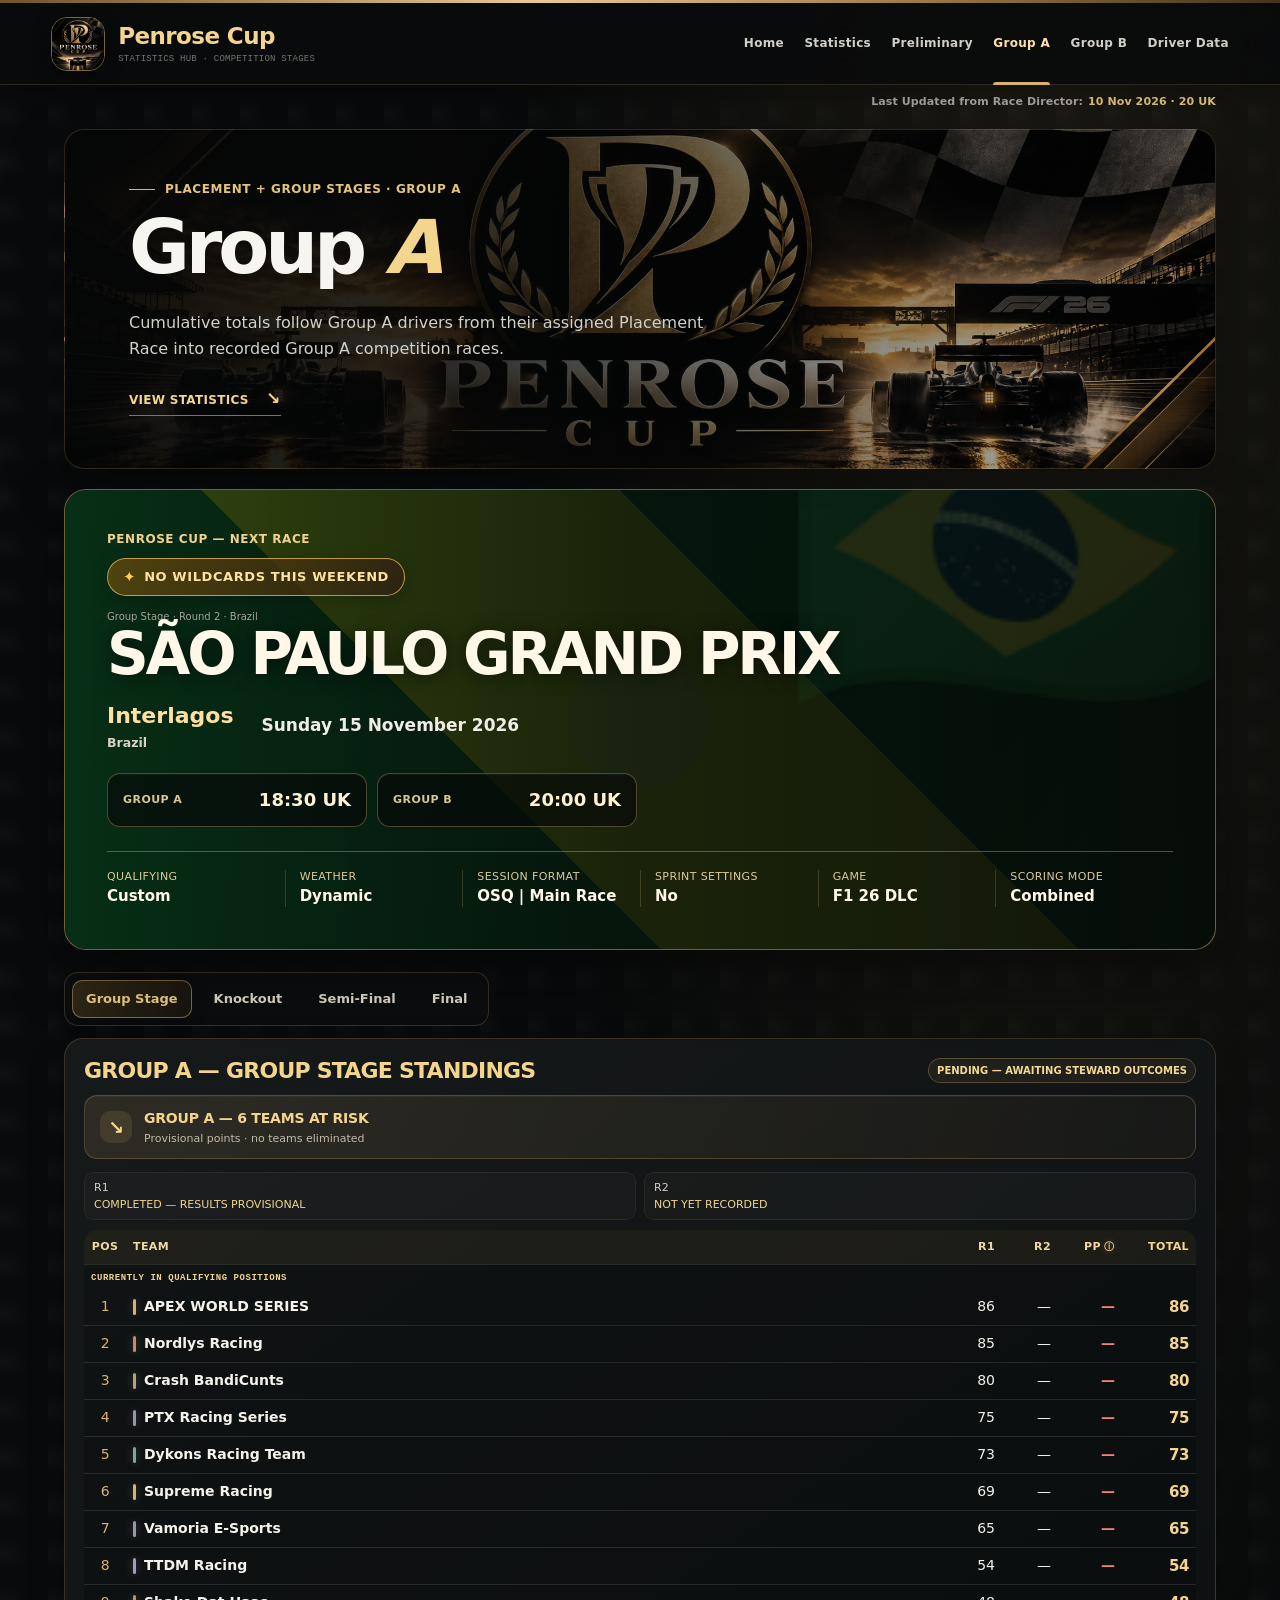
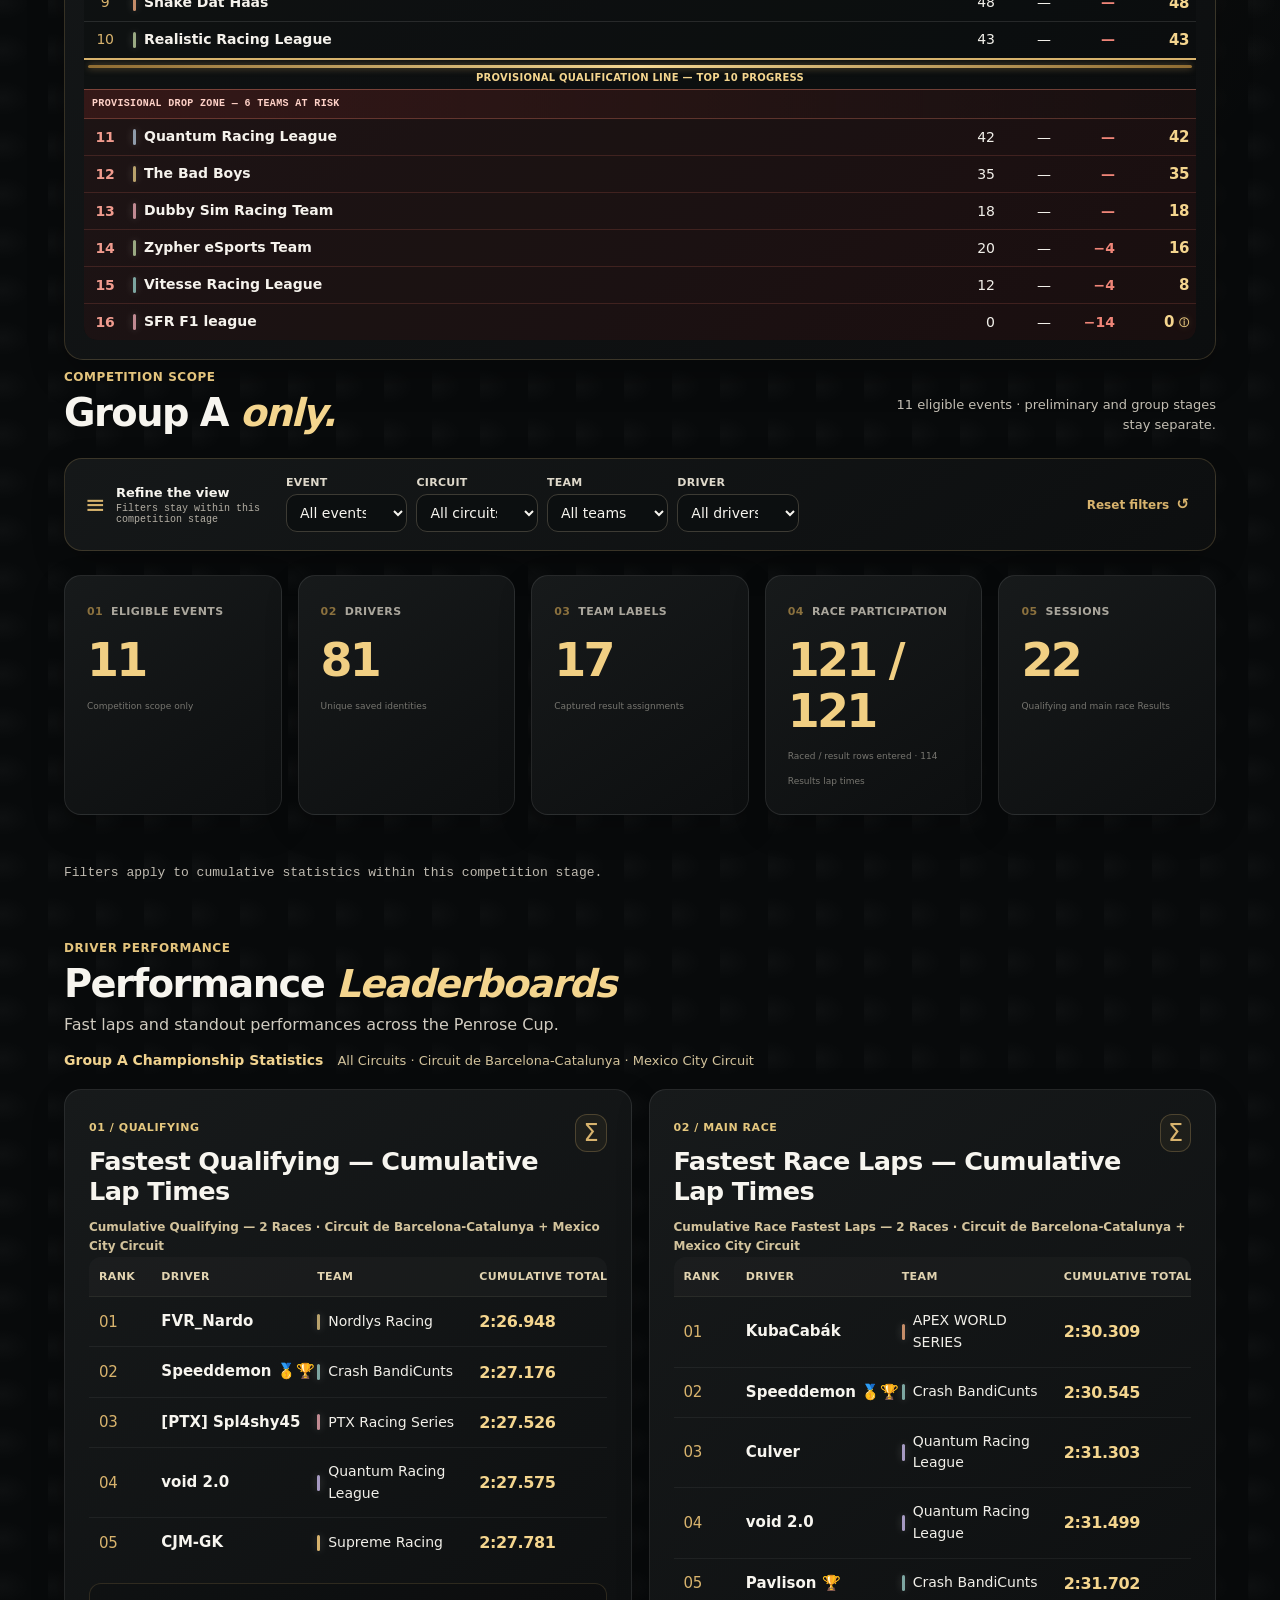
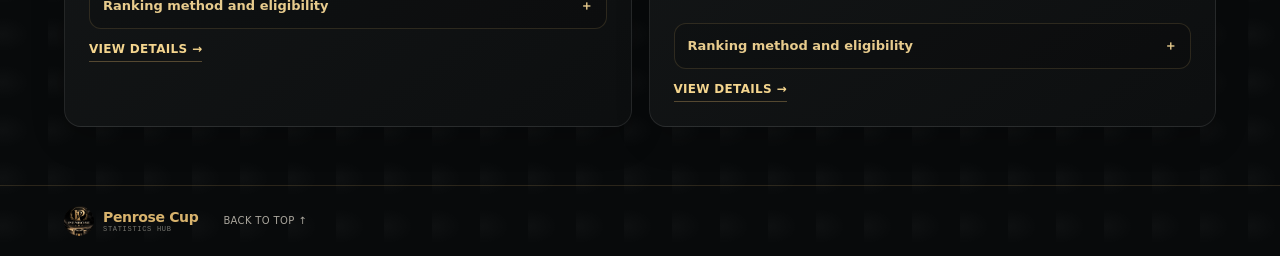
==== commit a84b2238: "Fix public source timestamp and preview labels" ====
--- a/public/group-a.html
+++ b/public/group-a.html
@@ -9,7 +9,7 @@
   <link rel="icon" href="assets/penrose-cup.png" type="image/png">
   <link rel="stylesheet" href="styles.css?v=20261111-current-stage-2">
   <script src="dashboard-core.js?v=20261111-stage-progression-1" defer></script>
-  <script src="app.js?v=20261111-current-stage-2" defer></script>
+  <script src="app.js?v=20261111-source-timestamp-1" defer></script>
 </head>
 <body data-page="competition" data-scope="group-a">
   <div class="topline" aria-hidden="true"></div>
@@ -26,10 +26,9 @@
       <a href="group-b.html" data-scope-link="group-b">Group B</a>
       <a href="race-details.html" data-page-link="details">Driver Data</a>
     </nav>
-    <div class="header-stamp"><span class="live-dot"></span><span>LOCAL EDITION</span></div>
   </header>
-  <div class="last-updated-bar" id="last-updated-bar" aria-label="Statistics data last updated"><span>Last Updated:</span> <time id="last-updated-value">Not available</time></div>
+  <div class="last-updated-bar" id="last-updated-bar" aria-label="Statistics data last updated"><span id="last-updated-label">Last Updated from Race Director:</span> <time id="last-updated-value">Not available</time></div>
   <main id="top" aria-label="Competition statistics"><div id="page-content" aria-live="polite"><p class="empty-state">Loading Penrose Cup statistics…</p></div></main>
-  <footer class="site-footer"><div class="footer-brand"><img src="assets/penrose-cup.png" alt=""><span>Penrose Cup <small>Statistics Hub</small></span></div><span>LOCAL DATA VIEW · APPROVAL UNVERIFIED</span><a href="#top">Back to top ↑</a></footer>
+  <footer class="site-footer"><div class="footer-brand"><img src="assets/penrose-cup.png" alt=""><span>Penrose Cup <small>Statistics Hub</small></span></div><a href="#top">Back to top ↑</a></footer>
 </body>
 </html>
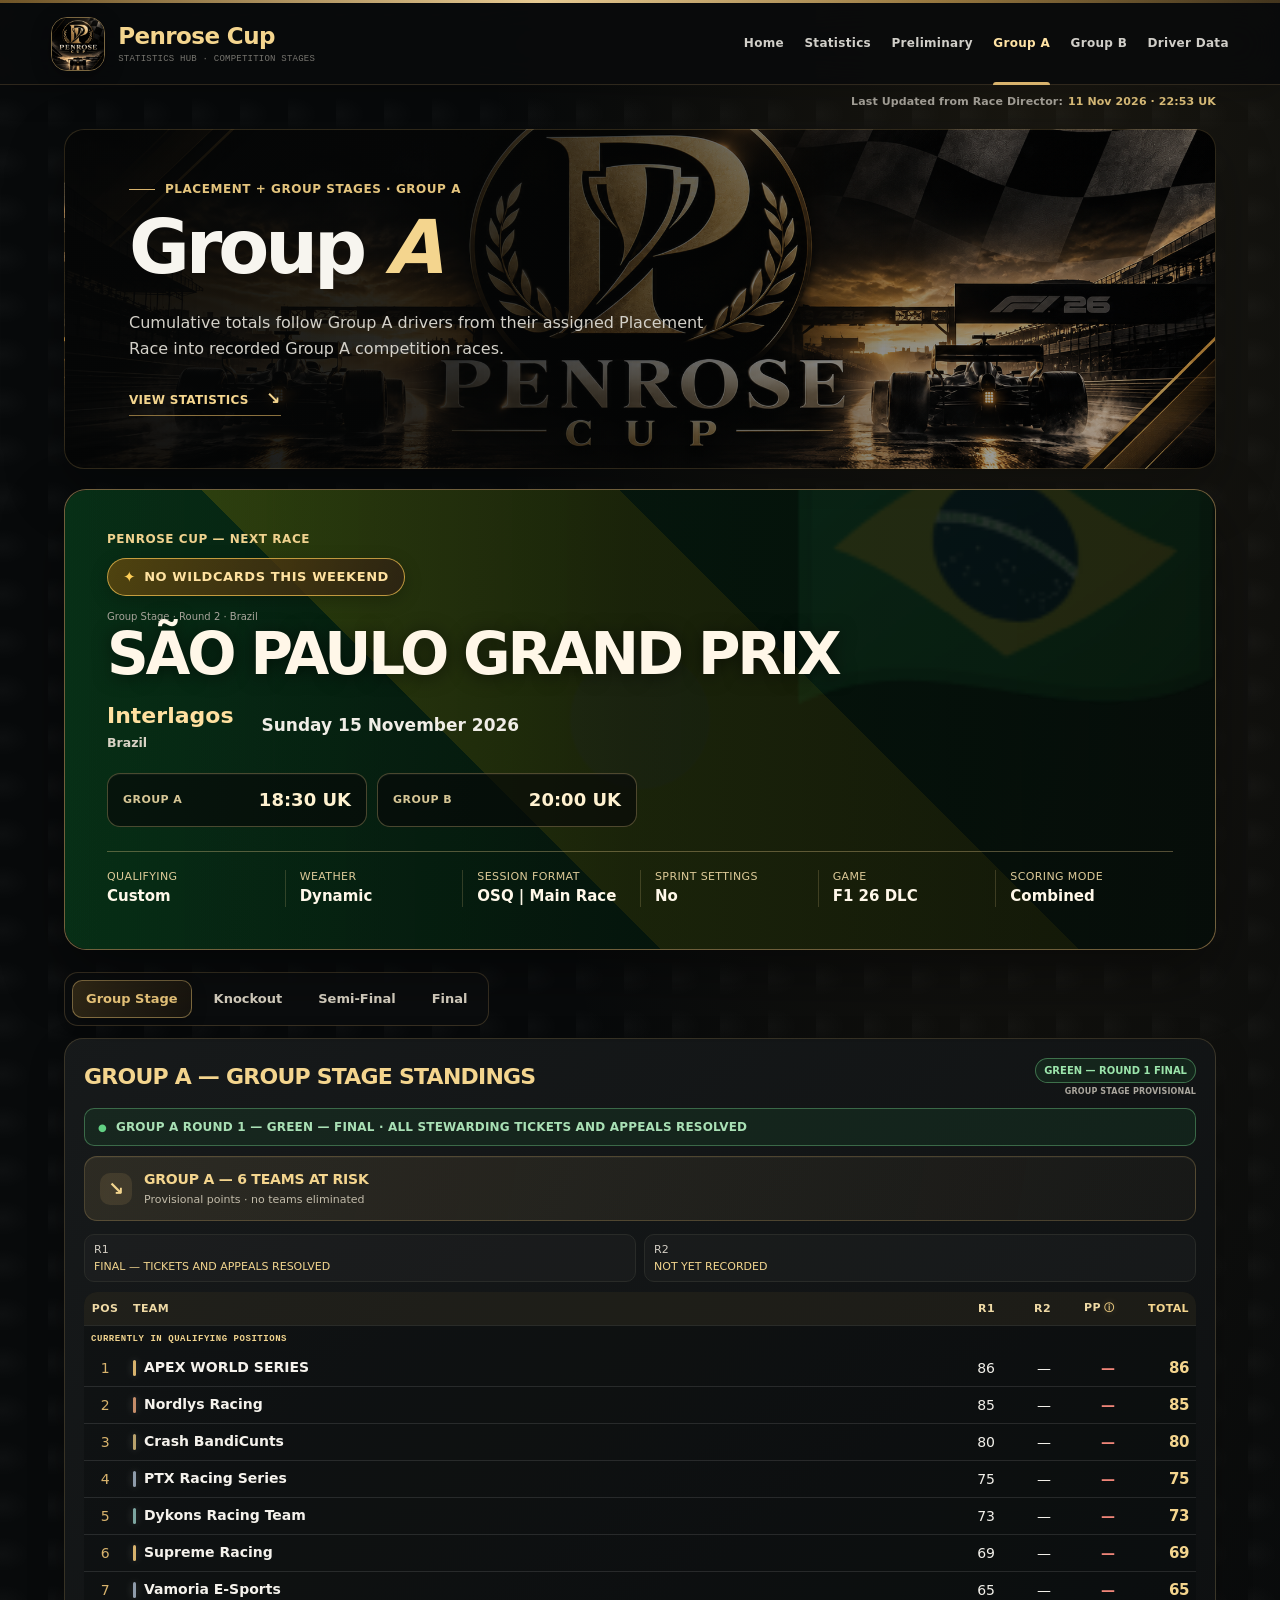
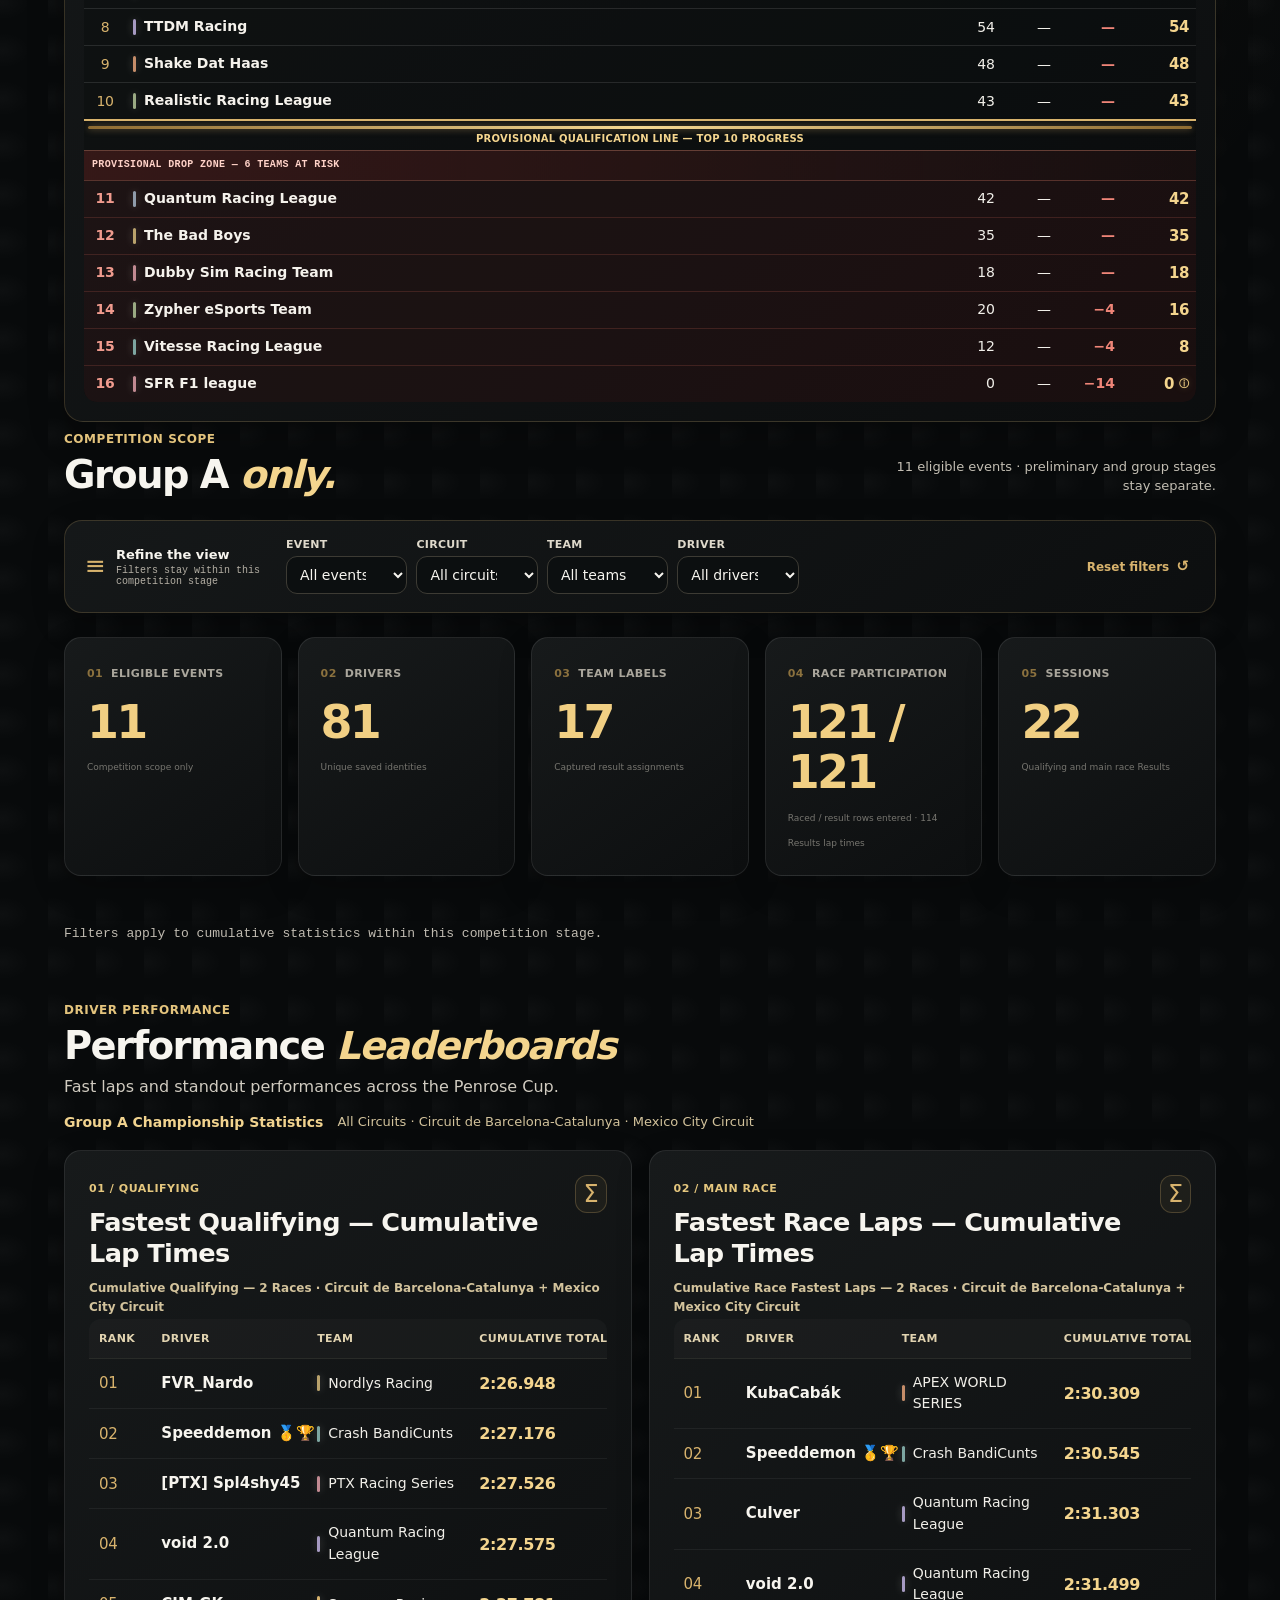
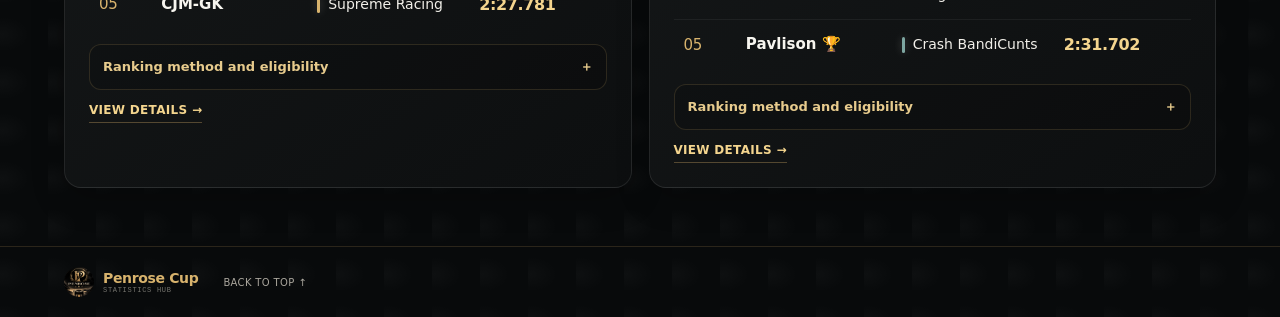
==== commit 4be88171: "Add Cloudflare Web Analytics beacon" ====
--- a/public/group-a.html
+++ b/public/group-a.html
@@ -30,5 +30,9 @@
   <div class="last-updated-bar" id="last-updated-bar" aria-label="Statistics data last updated"><span id="last-updated-label">Last Updated from Race Director:</span> <time id="last-updated-value">Not available</time></div>
   <main id="top" aria-label="Competition statistics"><div id="page-content" aria-live="polite"><p class="empty-state">Loading Penrose Cup statistics…</p></div></main>
   <footer class="site-footer"><div class="footer-brand"><img src="assets/penrose-cup.png" alt=""><span>Penrose Cup <small>Statistics Hub</small></span></div><a href="#top">Back to top ↑</a></footer>
+
+<!-- Cloudflare Web Analytics -->
+<script type="module" src="https://static.cloudflareinsights.com/beacon.min.js" data-cf-beacon='{"token": "a95ea636154a4aa292637c3bb2f99aaf"}'></script>
+<!-- End Cloudflare Web Analytics -->
 </body>
 </html>
--- a/public/styles.css
+++ b/public/styles.css
@@ -109,6 +109,10 @@
 .group-standings-heading{display:flex;justify-content:space-between;align-items:center;gap:8px;margin:0 0 8px}
 .group-standings-heading h2{margin:0;color:var(--gold-bright);font:600 15px/1.15 var(--serif);letter-spacing:.035em}
 .group-stage-status{flex:0 0 auto;padding:4px 6px;font-size:7px;white-space:normal;text-align:center}
+.group-standings-status-stack{display:flex;flex:0 1 55%;min-width:0;flex-direction:column;align-items:flex-end;gap:4px}
+.group-stage-status.round-status-complete{color:#9be4ab;border-color:rgba(105,190,124,.5);background:rgba(32,105,57,.2)}
+.group-stage-status.round-status-awaiting{color:#ff998b;border-color:rgba(218,103,87,.52);background:rgba(137,43,33,.2)}
+.group-stage-overall-status{color:var(--muted);font:700 8px/1.2 var(--sans);letter-spacing:.02em;text-align:right}
 .group-race-statuses{display:flex;gap:6px;margin:0 0 8px}
 .group-race-statuses span{min-width:0;flex:1;padding:5px 6px;font-size:7px;line-height:1.25}
 .group-race-statuses strong{display:block;margin-top:3px;font-size:7px;line-height:1.2}
@@ -212,6 +216,12 @@
 .group-race-statuses{gap:8px;margin-bottom:10px}
 .group-race-statuses span{padding:8px 9px;font-size:9px;color:#d3cec4}
 .group-race-statuses strong{font-size:9px;color:#f1d48e}
+.round-ticket-status{display:flex;align-items:center;gap:9px;margin:0 0 10px;padding:10px 13px;border-radius:10px;font:700 12px/1.35 var(--sans);letter-spacing:.015em}
+.round-ticket-status>span{font-size:10px}
+.round-ticket-status-complete{color:#a9e0b5;background:rgba(32,105,57,.18);border:1px solid rgba(105,190,124,.45)}
+.round-ticket-status-complete>span{color:#62d184}
+.round-ticket-status-awaiting{color:#f0b2a6;background:rgba(137,43,33,.17);border:1px solid rgba(218,103,87,.48)}
+.round-ticket-status-awaiting>span{color:#ff735f}
 .group-standings-table th{font-size:10px;padding:10px 7px;background:rgba(211,173,104,.08);color:#eed9a5}
 .group-standings-table td{font-size:13px;padding:9px 7px;border-bottom-color:rgba(255,255,255,.11)}
 .group-standings-table .group-team-name{font-size:13px;font-weight:600;line-height:1.28;color:#f5f2ec}
@@ -450,3 +460,4 @@
 .current-competition-stage .home-group-standings-grid{max-width:none;width:100%;margin:0;padding:0}
 .current-competition-stage .group-standings-heading h2{font-size:clamp(16px,1.5vw,20px)}
 @media(max-width:760px){.last-updated-bar{padding:8px 18px 0;font-size:10px}.current-competition-stage{margin-bottom:44px}.current-stage-title{align-items:flex-start;flex-direction:column;gap:8px;margin-bottom:12px}.current-stage-title h2{font-size:20px}.stage-activation-note{text-align:left}}
+@media(max-width:760px){.group-standings-status-stack{flex-basis:55%;max-width:55%}.group-standings-status-stack .group-stage-status{max-width:100%}}
